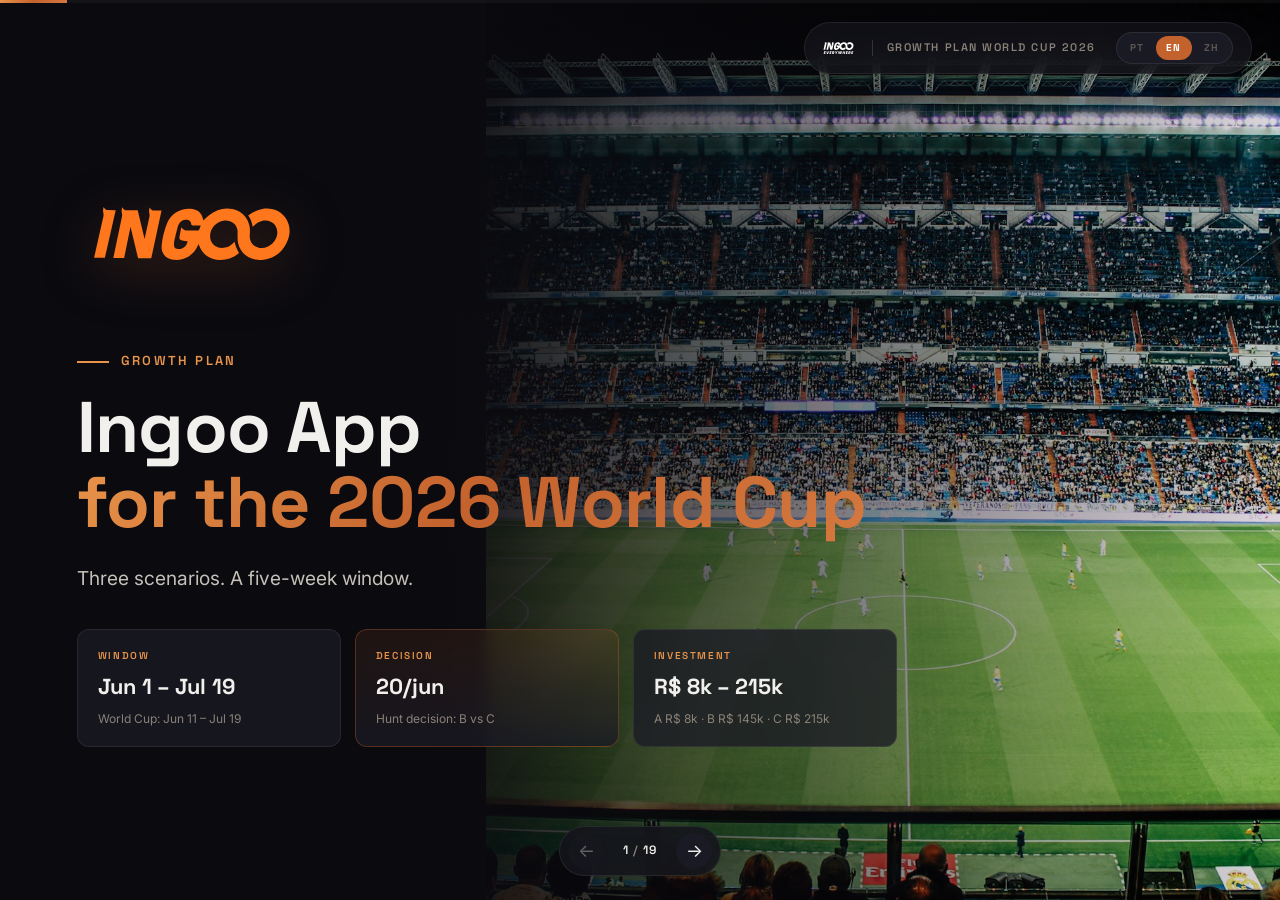
==== en/index.html @ 2652a02c "feat: simplifica jargao tecnico + i18n PT/EN/ZH + datas Hunt fim de junho == Linguagem simplificada " ====
<!DOCTYPE html>
<html lang="en">
<head>
  <meta charset="UTF-8">
  <meta name="viewport" content="width=device-width, initial-scale=1.0, maximum-scale=1.0, user-scalable=no">
  <title>INGOO — Growth Plan World Cup 2026</title>
  <meta name="description" content="Ingoo App Growth Plan — FIFA World Cup 2026. Three scenarios. A five-week window.">
  <meta name="theme-color" content="#0A0A0F">
  <meta property="og:title" content="INGOO — Growth Plan World Cup 2026">
  <meta property="og:description" content="Three scenarios. A five-week window.">
  <meta property="og:image" content="brand/logo-ingoo-vector.svg">

  <link rel="preconnect" href="https://fonts.googleapis.com">
  <link rel="preconnect" href="https://fonts.gstatic.com" crossorigin>
  <link href="https://fonts.googleapis.com/css2?family=Inter:wght@300;400;500;600;700;800;900&family=Space+Grotesk:wght@400;500;600;700&display=swap" rel="stylesheet">
  <link rel="stylesheet" href="../styles.css">
  <link rel="icon" type="image/svg+xml" href="../brand/logo-ingoo.svg">
</head>
<body>

  <!-- Header fixo de marca -->
  <header class="brand-header">
    <img src="../brand/logo-ingoo.svg" alt="INGOO" class="brand-header-logo">
    <div class="brand-divider"></div>
    <span class="brand-text">Growth Plan World Cup 2026</span>
    <div class="lang-switcher">
      <a href="../" class="lang-btn" data-lang="pt">PT</a>
      <a href="./" class="lang-btn active" data-lang="en">EN</a>
      <a href="../zh/" class="lang-btn" data-lang="zh">ZH</a>
    </div>
  </header>

  <!-- Navegacao -->
  <nav class="deck-nav">
    <button id="prevBtn" class="nav-btn" aria-label="Previous slide">&larr;</button>
    <div class="nav-counter"><span id="curSlide">1</span> / <span id="totSlide">19</span></div>
    <button id="nextBtn" class="nav-btn" aria-label="Proximo slide">&rarr;</button>
  </nav>

  <!-- Indicador de progresso -->
  <div class="progress-bar"><div id="progressFill" class="progress-fill"></div></div>

  <main class="deck">

    <!-- 1. CAPA -->
    <section class="slide slide-cover" data-bg="cover">
      <div class="cover-bg">
        <img src="../brand/football/estadio.jpg" alt="" class="cover-bg-img">
        <div class="cover-bg-overlay"></div>
      </div>
      <div class="cover-content">
        <div class="cover-logo-wrap">
          <img src="../brand/logo-ingoo-vector.svg" alt="INGOO EVERYWHERE" class="cover-logo">
        </div>
        <div class="eyebrow">Growth Plan</div>
        <h1 class="cover-title">
          Ingoo App<br>
          <span class="gradient-text">for the 2026 World Cup</span>
        </h1>
        <p class="cover-lead">Three scenarios. A five-week window.</p>
        <div class="cover-meta">
          <div class="meta-item">
            <span class="meta-label">Window</span>
            <span class="meta-value">Jun 1 – Jul 19</span>
            <span class="meta-sub">World Cup: Jun 11 – Jul 19</span>
          </div>
          <div class="meta-item meta-item-highlight">
            <span class="meta-label">Decision</span>
            <span class="meta-value">20/jun</span>
            <span class="meta-sub">Hunt decision: B vs C</span>
          </div>
          <div class="meta-item">
            <span class="meta-label">Investment</span>
            <span class="meta-value">R$ 8k – 215k</span>
            <span class="meta-sub">A R$ 8k · B R$ 145k · C R$ 215k</span>
          </div>
        </div>
      </div>
    </section>

    <!-- 2. CONTEXTO -->
    <section class="slide" data-bg="ctx">
      <div class="slide-bg">
        <img src="../brand/football/bar-tv-jogo.jpg" alt="" class="slide-bg-img bg-right">
        <div class="slide-bg-fade fade-from-left"></div>
      </div>
      <div class="slide-inner">
        <div class="slide-head">
          <span class="kicker">01 — Context</span>
          <h2>Why the World Cup <span class="gradient-text">changes everything</span></h2>
          <p class="sub">Five weeks of concentrated traffic exactly where Ingoo already operates.</p>
        </div>
        <div class="grid g-4">
          <div class="stat-card">
            <div class="stat-num">3-5×</div>
            <div class="stat-label">Bar traffic</div>
            <div class="stat-sub">baseline on Brazil match days</div>
          </div>
          <div class="stat-card">
            <div class="stat-num">2h30</div>
            <div class="stat-label">Average time at the bar</div>
            <div class="stat-sub">vs 1h on regular days</div>
          </div>
          <div class="stat-card">
            <div class="stat-num">100%</div>
            <div class="stat-label">Critical battery</div>
            <div class="stat-sub">filming, stories, group chats</div>
          </div>
          <div class="stat-card">
            <div class="stat-num"><svg width="32" height="32" viewBox="0 0 24 24" fill="none" stroke="currentColor" stroke-width="2"><path d="M4 12v8a2 2 0 0 0 2 2h12a2 2 0 0 0 2-2v-8M16 6l-4-4-4 4M12 2v13"/></svg></div>
            <div class="stat-label">Sharing</div>
            <div class="stat-sub">stories happen on their own</div>
          </div>
        </div>
        <div class="quote-card">
          <div class="quote-tag">CORE PREMISE</div>
          <p>Each variable amplifies City Hunt. But the growth base <strong>does not depend</strong> on Hunt shipping: on-screen QR, ASO, partnerships, paid, referral and ambassadors drive acquisition in any scenario.</p>
          <p class="highlight">The World Cup is the window. Hunt is the turbo.</p>
        </div>
      </div>
    </section>

    <!-- 3. TRES CENARIOS -->
    <section class="slide" data-bg="dark">
      <div class="slide-inner">
        <div class="slide-head">
          <span class="kicker">02 — Paths</span>
          <h2>Three scenarios. <span class="gradient-text">Progressive scaling.</span></h2>
          <p class="sub">Start lean. Scale when KPIs hit target. Hunt decision on Jun 20.</p>
        </div>
        <div class="grid g-3">
          <div class="scenario scenario-a">
            <div class="pill pill-lean">SCENARIO A</div>
            <h3>Lean mode</h3>
            <p class="scenario-sub">Lean — low-cost actions + bartering only</p>
            <ul class="scenario-list">
              <li><span>Engine</span><strong>Organic + referral + on-screen QR</strong></li>
              <li><span>Media</span><strong>R$ 5k remarketing + Google UAC (universal app campaigns)</strong></li>
              <li><span>Downloads</span><strong>25-40k in 90 days</strong></li>
              <li><span>Acquisition cost (CAC)</span><strong>~R$ 0,50</strong></li>
              <li><span>Investment</span><strong class="lean-value">R$ 8k</strong></li>
            </ul>
          </div>
          <div class="scenario scenario-b">
            <div class="pill pill-brand">SCENARIO B</div>
            <h3>Hunt at the World Cup</h3>
            <p class="scenario-sub">Viral bet — new-user engine</p>
            <ul class="scenario-list">
              <li><span>Engine</span><strong>Viral via Hunt + 'Rental complete' screen</strong></li>
              <li><span>Mechanics</span><strong>Match-Chest, Goal-Chest</strong></li>
              <li><span>Downloads</span><strong>150k+ in 90 days</strong></li>
              <li><span>Acquisition cost (CAC)</span><strong>~R$ 1,00</strong></li>
              <li><span>Investment</span><strong>R$ 145k</strong></li>
            </ul>
          </div>
          <div class="scenario scenario-c">
            <div class="pill pill-muted">SCENARIO C</div>
            <h3>Without Hunt</h3>
            <p class="scenario-sub">Plan B — strong paid media</p>
            <ul class="scenario-list">
              <li><span>Engine</span><strong>Paid media + referral + Wallet</strong></li>
              <li><span>Mechanics</span><strong>Match Coupon, Rent-on-Goal</strong></li>
              <li><span>Downloads</span><strong>80k in 90 days</strong></li>
              <li><span>Acquisition cost (CAC)</span><strong>~R$ 2,70</strong></li>
              <li><span>Investment</span><strong>R$ 215k</strong></li>
            </ul>
          </div>
        </div>
        <p class="footnote"><strong>A runs already</strong> — zero risk. <strong>B</strong> activates if Hunt ships by Jun 20. <strong>C</strong> only if Hunt slips and we compensate with paid.</p>
      </div>
    </section>

    <!-- 4. PIVOT -->
    <section class="slide" data-bg="dark">
      <div class="slide-bg">
        <img src="../brand/football/torcida-brasil.jpg" alt="" class="slide-bg-img bg-right">
        <div class="slide-bg-fade fade-from-left"></div>
      </div>
      <div class="slide-inner">
        <div class="slide-head">
          <span class="kicker">03 — Decision point</span>
          <h2>Late June. <span class="gradient-text">Three objective criteria (yes or no).</span></h2>
          <p class="sub">2 missed = automatic Scenario C, no debate.</p>
        </div>
        <div class="milestones">
          <div class="milestone">
            <div class="milestone-num">01</div>
            <div>
              <h4>Hunt server working end-to-end</h4>
              <p>Map, scan, opening, draw, coupon issued — in staging.</p>
            </div>
          </div>
          <div class="milestone">
            <div class="milestone-num">02</div>
            <div>
              <h4>App publicado em teste interno (TestFlight (teste interno Apple))</h4>
              <p>iOS and Android with full flow tested by the team.</p>
            </div>
          </div>
          <div class="milestone">
            <div class="milestone-num">03</div>
            <div>
              <h4>Merchant panel validating 1 chest</h4>
              <p>Waiter scans user QR and marks as used, in a real environment.</p>
            </div>
          </div>
        </div>
        <p class="footnote">Apostar num versão mínima mal feito durante a World Cup destrói mais valor do que entregar tarde.</p>
      </div>
    </section>

    <!-- 5. BASE COMUM 1/2 -->
    <section class="slide" data-bg="dark">
      <div class="slide-inner">
        <div class="slide-head">
          <span class="kicker">04 — Common base <span class="page-tag">1/2</span></span>
          <h2>Starts <span class="gradient-text">now.</span></h2>
          <p class="sub">Positive ROI regardless of Hunt. Runs in both scenarios.</p>
        </div>
        <div class="grid g-2">
          <div class="action-card">
            <div class="action-num">A1</div>
            <div>
              <h4>Dynamic QR on machines' screens</h4>
              <p>Display e-ink mostra QR + mensagem rotativa. Custo zero. Atualiza em real-time: dia de Brasil = "Cerveja grátis no app". Dia comum = outra oferta.</p>
            </div>
          </div>
          <div class="action-card">
            <div class="action-num">A2</div>
            <div>
              <h4>Power bank lock screen</h4>
              <p>Banner rotativo "Jogo do Brasil hoje — Ingoo no bar mais próximo".</p>
            </div>
          </div>
          <div class="action-card">
            <div class="action-num">A3</div>
            <div>
              <h4>Otimização nas lojas (ASO) + materiais visuais da World Cup</h4>
              <p>Título: "Ingoo — Power Bank pra World Cup". Screenshots: bar com TV. Vídeo de 15s pra stores.</p>
            </div>
          </div>
          <div class="action-card">
            <div class="action-num">A4</div>
            <div>
              <h4>Anchor partnerships</h4>
              <p>Brahma (cupom de chopp), TIM (dados patrocinados), GL Events (Fan Zones).</p>
            </div>
          </div>
        </div>
      </div>
    </section>

    <!-- 6. BASE COMUM 2/2 -->
    <section class="slide" data-bg="dark">
      <div class="slide-inner">
        <div class="slide-head">
          <span class="kicker">04 — Common base <span class="page-tag">2/2</span></span>
          <h2>Media, conteúdo, <span class="gradient-text">referral, operação.</span></h2>
        </div>
        <div class="grid g-3">
          <div class="action-card-sm">
            <h4>Paid media</h4>
            <p>Meta + Google Google UAC (campanhas universais de app) + TikTok com geo-targeting. Jun-Jul: <strong>R$ 90k (A)</strong> / R$ 150k (B).</p>
          </div>
          <div class="action-card-sm">
            <h4>15 local content creators</h4>
            <p>5 por cidade. Conteúdo nativo: bar, jogo, Ingoo, comemoração. <strong>R$ 30k</strong> total.</p>
          </div>
          <div class="action-card-sm">
            <h4>Refer and Earn 2×</h4>
            <p>Indique = aluguel grátis 60min. Indicado = 30min. <strong>Acquisition cost (CAC) marginal R$ 3-5.</strong></p>
          </div>
          <div class="action-card-sm">
            <h4>On-site ambassadors</h4>
            <p>10 bares-âncora × dias de Brasil × R$ 200. Converte na hora.</p>
          </div>
          <div class="action-card-sm">
            <h4>Fleet operations 2×</h4>
            <p>Reposição dobrada nos top 30 bares em dias de Brasil.</p>
          </div>
          <div class="action-card-sm">
            <h4>Organic content</h4>
            <p>@ingooapp: 1 post/dia Instagram + TikTok durante toda a World Cup.</p>
          </div>
        </div>
      </div>
    </section>

    <!-- 7. CENARIO A — LEAN / BOOTSTRAP -->
    <section class="slide" data-bg="dark">
      <div class="slide-inner">
        <div class="slide-head">
          <span class="kicker">05 — Scenario A</span>
          <h2>Enxuto mode: <span class="gradient-text">R$ 8k.</span></h2>
          <p class="sub">If budget is locked. Low-cost actions + bartering + free tools only.</p>
        </div>
        <div class="grid g-2 g-asym">
          <div class="scenario scenario-a">
            <div class="pill pill-lean">SCENARIO A — BOOTSTRAP</div>
            <p class="thesis">
              <strong>Thesis:</strong> grow with what we already have.<br><br>
              Sem mídia paga pesada. Sem criadores de conteúdo pagos. Sem embaixadores assalariados.<br><br>
              Tudo que custa caro vira <strong>permuta</strong>: cupom Ingoo em troca de exposição do creator, chopp do parceiro em troca de tráfego.<br><br>
              <em>Crescimento gradual, não explosivo.</em> Mas zero risco financeiro.
            </p>
          </div>
          <div class="lean-grid">
            <div class="lean-row">
              <span class="lean-cat">Paid media</span>
              <strong class="lean-val">R$ 5k</strong>
              <span class="lean-note">Remarketing no Meta de visitantes do site + Google UAC (campanhas universais de app) só de alta intenção de compra</span>
            </div>
            <div class="lean-row">
              <span class="lean-cat">Content creators</span>
              <strong class="lean-val">R$ 0</strong>
              <span class="lean-note">3-5 micro-influenciadores em permuta (cupom grátis + amigos)</span>
            </div>
            <div class="lean-row">
              <span class="lean-cat">Ambassadors</span>
              <strong class="lean-val">R$ 2k</strong>
              <span class="lean-note">Só 2 nos jogos do Brasil, R$ 200/dia × 5 jogos</span>
            </div>
            <div class="lean-row">
              <span class="lean-cat">On-screen QR</span>
              <strong class="lean-val">R$ 0</strong>
              <span class="lean-note">QR direto no display e-ink das máquinas — atualiza em real-time</span>
            </div>
            <div class="lean-row">
              <span class="lean-cat">Coupons / prizes</span>
              <strong class="lean-val">R$ 0</strong>
              <span class="lean-note">Tudo permuta: Brahma, OXXO, Abrasel, bares parceiros</span>
            </div>
            <div class="lean-row">
              <span class="lean-cat">Push / cerca virtual de localização</span>
              <strong class="lean-val">R$ 0</strong>
              <span class="lean-note">Firebase free tier (até 1MM notificações/mês)</span>
            </div>
            <div class="lean-row">
              <span class="lean-cat">Wallet+Coupon dev</span>
              <strong class="lean-val">absorbed</strong>
              <span class="lean-note">~5 dias dev F3X já alocado</span>
            </div>
            <div class="lean-row">
              <span class="lean-cat">Contingencies (10%)</span>
              <strong class="lean-val">R$ 1k</strong>
              <span class="lean-note">Minimum buffer</span>
            </div>
            <div class="lean-row lean-total">
              <span class="lean-cat">TOTAL</span>
              <strong class="lean-val lean-val-total">R$ 8k</strong>
              <span class="lean-note">vs R$ 145k (B) ou R$ 215k (C) — sem impressao</span>
            </div>
          </div>
        </div>
        <div class="lean-kpis">
          <div class="lean-kpi"><strong>25-40k</strong><span>new downloads (90d)</span></div>
          <div class="lean-kpi"><strong>110k</strong><span>Monthly Active Users (MAU) in 90 days</span></div>
          <div class="lean-kpi"><strong>15%</strong><span>Usuários ativos no dia (DAU) / Usuários ativos no mês (MAU)</span></div>
          <div class="lean-kpi"><strong>0,10</strong><span>Viral factor (K) (limitado)</span></div>
          <div class="lean-kpi"><strong>~R$ 0,50</strong><span>Blended acquisition cost (mostly organic)</span></div>
          <div class="lean-kpi"><strong>+2pp</strong><span>paid rentals</span></div>
        </div>
      </div>
    </section>

    <!-- 8. CENARIO B — HUNT -->
    <section class="slide" data-bg="dark">
      <div class="slide-bg">
        <img src="../brand/football/bola-rede.jpg" alt="" class="slide-bg-img bg-right">
        <div class="slide-bg-fade fade-from-left"></div>
      </div>
      <div class="slide-inner narrow">
        <div class="slide-head">
          <span class="kicker">06 — Scenario B</span>
          <h2>With Hunt: <span class="gradient-text">the viral engine.</span></h2>
          <p class="sub">Tela 'Aluguel concluído' vira primeiro contato de 60% dos novos usuários.</p>
        </div>
        <div class="grid g-2 g-asym">
          <div class="scenario scenario-b">
            <div class="pill pill-brand">THESIS</div>
            <p class="thesis">
              Hunt vira o <strong>motor principal</strong> de aquisição e viralização.<br><br>
              Convite "me ajude a abrir esse baú" — <strong>Viral factor (K) &gt; 0,5</strong>.<br><br>
              Notificação a cada gol = reabertura em tempo real. <strong>Usuários ativos no dia (DAU) 5× em dia de Brasil.</strong>
            </p>
          </div>
          <div class="mech-list">
            <div class="mech-list-title">EXCLUSIVE MECHANICS</div>
            <div class="mech"><strong>Match-Chest</strong><span>Unlocks 15min before kick-off, closes at half-time.</span></div>
            <div class="mech"><strong>Goal-Chest</strong><span>Cada gol = notificação em massa, baú válido 30min nos bares próximos.</span></div>
            <div class="mech"><strong>Prediction pool</strong><span>Antes do jogo, usuário escolhe placar. Acertou = sorteio.</span></div>
            <div class="mech"><strong>Bar Ranking</strong><span>Bares com mais baús abertos. Top 3 = troféu + post.</span></div>
            <div class="mech"><strong>Final Hunt</strong><span>19/jul: iPhone, Apple Watch, ingresso amistoso.</span></div>
          </div>
        </div>
      </div>
    </section>

    <!-- 9. CENARIO B — KPIs -->
    <section class="slide" data-bg="dark">
      <div class="slide-inner">
        <div class="slide-head">
          <span class="kicker">06 — Scenario B — KPIs</span>
          <h2>90-day target. <span class="gradient-text">R$ 145k.</span></h2>
        </div>
        <div class="grid g-3 kpi-grid">
          <div class="kpi kpi-b"><div class="kpi-num">150k+</div><div class="kpi-label">New downloads</div><div class="kpi-sub">vs ~30k/mês baseline</div></div>
          <div class="kpi kpi-b"><div class="kpi-num">300k</div><div class="kpi-label">Usuários ativos no mês (MAU)</div><div class="kpi-sub">vs ~80k hoje</div></div>
          <div class="kpi kpi-b"><div class="kpi-num">25%</div><div class="kpi-label">Usuários ativos no dia (DAU) / Usuários ativos no mês (MAU)</div><div class="kpi-sub">vs ~12% hoje</div></div>
          <div class="kpi kpi-b"><div class="kpi-num">0,5</div><div class="kpi-label">Viral factor (K)</div><div class="kpi-sub">vs ~0,05 baseline</div></div>
          <div class="kpi kpi-b"><div class="kpi-num">R$ 1,00</div><div class="kpi-label">Custo de aquisição médio</div><div class="kpi-sub">queda de 50%+</div></div>
          <div class="kpi kpi-b"><div class="kpi-num">+10pp</div><div class="kpi-label">Locação paga</div><div class="kpi-sub">% Usuários ativos no mês (MAU) que aluga</div></div>
        </div>
        <div class="invest-bar invest-b">
          <div class="invest-title">INVESTIMENTO A: R$ 145k</div>
          <div class="invest-detail">Paid media R$ 90k &nbsp;·&nbsp; Content creators R$ 30k &nbsp;·&nbsp; Ambassadors R$ 10k &nbsp;·&nbsp; Material físico R$ 15k<br><span class="dim">Brahma e marcas: R$ 0 cash (prêmios fornecidos). Dev: já alocado.</span></div>
        </div>
      </div>
    </section>

    <!-- 10. CENARIO C — SEM HUNT -->
    <section class="slide" data-bg="dark">
      <div class="slide-bg">
        <img src="../brand/vending-machine.png" alt="" class="slide-bg-img bg-right bg-machine">
      </div>
      <div class="slide-inner narrow">
        <div class="slide-head">
          <span class="kicker">07 — Scenario C</span>
          <h2>Without Hunt: <span class="gradient-text">classic acquisition.</span></h2>
          <p class="sub">App remains a rental tool. Growth via paid media, referral and simple Wallet.</p>
        </div>
        <div class="grid g-2 g-asym">
          <div class="scenario scenario-c">
            <div class="pill pill-muted">THESIS</div>
            <p class="thesis">
              Without Hunt, foco em transformar a World Cup em <strong>boost de aquisição clássico</strong>.<br><br>
              1. Convencer gente a baixar antes de precisar.<br><br>
              2. Maximizar referral entre amigos no mesmo bar.<br><br>
              3. Antecipar "Wallet de cupons" (~5 dias dev) como diferenciação.
            </p>
          </div>
          <div class="mech-list">
            <div class="mech-list-title">ALTERNATIVE MECHANICS</div>
            <div class="mech"><strong>Match Coupon</strong><span>Cada aluguel em dia de Brasil = cupom aleatório na Wallet.</span></div>
            <div class="mech"><strong>Rent-on-Goal</strong><span>Cada gol = aluguel grátis nos top 30 bares por 15min.</span></div>
            <div class="mech"><strong>Yesple prediction pool</strong><span>Acertou placar = cupom Ingoo.</span></div>
            <div class="mech"><strong>Bar of the Month</strong><span>Ranking de aluguéis. Top 3 = post + premiação.</span></div>
            <div class="mech"><strong>Boosted referral 2×</strong><span>Indique 2 amigos = 1 dia inteiro grátis.</span></div>
          </div>
        </div>
      </div>
    </section>

    <!-- 11. CENARIO C — KPIs -->
    <section class="slide" data-bg="dark">
      <div class="slide-inner">
        <div class="slide-head">
          <span class="kicker">07 — Scenario C — KPIs</span>
          <h2>90-day target. <span class="text-muted">R$ 215k.</span></h2>
        </div>
        <div class="grid g-3 kpi-grid">
          <div class="kpi kpi-c"><div class="kpi-num">80k</div><div class="kpi-label">New downloads</div><div class="kpi-sub">vs 25-40k no A · vs 150k no B</div></div>
          <div class="kpi kpi-c"><div class="kpi-num">150k</div><div class="kpi-label">Usuários ativos no mês (MAU)</div><div class="kpi-sub">vs 110k no A · vs 300k no B</div></div>
          <div class="kpi kpi-c"><div class="kpi-num">18%</div><div class="kpi-label">Usuários ativos no dia (DAU) / Usuários ativos no mês (MAU)</div><div class="kpi-sub">vs 15% no A · vs 25% no B</div></div>
          <div class="kpi kpi-c"><div class="kpi-num">0,15</div><div class="kpi-label">Viral factor (K)</div><div class="kpi-sub">vs 0,1 no A · vs 0,5 no B</div></div>
          <div class="kpi kpi-c"><div class="kpi-num">R$ 2,70</div><div class="kpi-label">Custo de aquisição médio</div><div class="kpi-sub">vs R$ 0,50 no A · vs R$ 1,00 no B</div></div>
          <div class="kpi kpi-c"><div class="kpi-num">+4pp</div><div class="kpi-label">Locação paga</div><div class="kpi-sub">vs +2pp no A · vs +10pp no B</div></div>
        </div>
        <div class="invest-bar invest-c">
          <div class="invest-title">INVESTIMENTO B: R$ 215k <small>(+R$ 70k vs B)</small></div>
          <div class="invest-detail">Paid media R$ 150k &nbsp;·&nbsp; Content creators R$ 30k &nbsp;·&nbsp; Ambassadors R$ 20k &nbsp;·&nbsp; Material R$ 15k<br><span class="dim">Wallet+Coupon dev: ~5 dias absorbed. Brahma e marcas: R$ 0 cash.</span></div>
        </div>
      </div>
    </section>

    <!-- 12. COMPARATIVO -->
    <section class="slide" data-bg="dark">
      <div class="slide-inner">
        <div class="slide-head">
          <span class="kicker">08 — Comparison</span>
          <h2>A entrega <span class="gradient-text">2× mais</span>, custando menos.</h2>
        </div>
        <div class="compare-wrap">
          <table class="compare compare-3">
            <thead>
              <tr><th>Variable</th><th class="th-lean">Scenario A · Enxuto</th><th class="th-a">Scenario B · Hunt</th><th class="th-b">Scenario C · Premium</th></tr>
            </thead>
            <tbody>
              <tr><td>Total investment</td><td class="td-lean">R$ 8k</td><td class="td-a">R$ 145k</td><td>R$ 215k</td></tr>
              <tr><td>Downloads novos (90d)</td><td class="td-lean">25-40k</td><td class="td-a">150k+</td><td>80k</td></tr>
              <tr><td>Usuários ativos no mês (MAU) (90d)</td><td class="td-lean">110k</td><td class="td-a">300k</td><td>150k</td></tr>
              <tr><td>Custo de aquisição médio</td><td class="td-lean">~R$ 0,50</td><td class="td-a">R$ 1,00</td><td>R$ 2,70</td></tr>
              <tr><td>Viral factor (K)</td><td class="td-lean">0,10</td><td class="td-a">0,50</td><td>0,15</td></tr>
              <tr><td>Financial risk</td><td class="td-lean">Zero</td><td class="td-a">Low</td><td>High</td></tr>
              <tr><td>Depends on Hunt shipping?</td><td class="td-lean">No</td><td class="td-a">Yes</td><td>No</td></tr>
              <tr><td>Post-Cup brand</td><td class="td-lean">Incremental</td><td class="td-a">City platform</td><td>Power bank with coupon</td></tr>
            </tbody>
          </table>
        </div>
        <p class="footnote"><strong>A roda sempre</strong>, com ou sem orçamento. <strong>B</strong> é onde se transforma. <strong>C</strong> só vale se Hunt atrasar e quiser compensar com paid pesado.</p>
      </div>
    </section>

    <!-- 13. RECOMENDACAO -->
    <section class="slide" data-bg="dark">
      <div class="slide-inner">
        <div class="slide-head">
          <span class="kicker">09 — Recommendation</span>
          <h2>Run A. <span class="gradient-text">Scale to B if Hunt ships.</span></h2>
          <p class="sub">C only if Hunt slips and budget is available to compensate with paid.</p>
        </div>
        <div class="recs">
          <div class="rec"><div class="rec-num">01</div><div><h4>Scenario A (R$ 8k) começa hoje — sem depender de nada</h4><p>On-screen QR das máquinas, ASO (otimização nas lojas de app), referral 2×, permuta Brahma, notificações via Firebase. Risco zero, ROI positivo independente.</p></div></div>
          <div class="rec"><div class="rec-num">02</div><div><h4>Decision point Hunt = 20/jun</h4><p>Se os 3 critérios do Hunt forem atendidos → liga Scenario B em cima do A. Se 2 ou mais falharem → decisão entre ficar em A ou subir pra C.</p></div></div>
          <div class="rec"><div class="rec-num">03</div><div><h4>Wallet+Coupon dev in parallel</h4><p>~5 dias dev F3X já alocado. Vira feature útil pós-World Cup em qualquer cenário.</p></div></div>
          <div class="rec"><div class="rec-num">04</div><div><h4>Comerciantes-âncora servem aos 3 cenários</h4><p>Negociar 30 bares now. On-screen QR das máquinas + permuta de prêmios. Nunca é desperdício.</p></div></div>
          <div class="rec"><div class="rec-num">05</div><div><h4>Mede semanalmente — pode escalar antes do ponto de decisão</h4><p>Se KPI do A bater meta cedo (custo de aquisição abaixo de R$ 0,50 + engajamento diário acima de 18%), libera orçamento pra mídia paga e antecipa parte de B.</p></div></div>
        </div>
      </div>
    </section>

    <!-- 14. CRONOGRAMA -->
    <section class="slide" data-bg="dark">
      <div class="slide-inner">
        <div class="slide-head">
          <span class="kicker">10 — Timeline</span>
          <h2>Tracks A and B <span class="gradient-text">in parallel</span> until the decision.</h2>
        </div>
        <div class="timeline">
          <div class="t-row"><div class="t-date">01-07/jun</div><div class="t-pill t-base">Base</div><div class="t-desc">On-screen QR das máquinas, ASO (otimização nas lojas de app), contato Brahma, recrutar criadores de conteúdo, Meta Ads, ativar referral 2×.</div></div>
          <div class="t-row"><div class="t-date">08-19/jun</div><div class="t-pill t-base">Base + Dev</div><div class="t-desc">Ambassadors, conteúdo daily. Dev Hunt + TestFlight (teste interno Apple). Wallet simples in parallel.</div></div>
          <div class="t-row t-pivot"><div class="t-date">20/jun</div><div class="t-pill t-red">PIVOT</div><div class="t-desc">Decision A vs B baseada em 3 milestones.</div></div>
          <div class="t-row"><div class="t-date">22-26/jun</div><div class="t-pill t-base">Soft launch</div><div class="t-desc">A: Hunt em 3 bares. B: Wallet em 10 bares.</div></div>
          <div class="t-row"><div class="t-date">27-30/jun</div><div class="t-pill t-base">Public launch</div><div class="t-desc">A: Hunt em 30 bares-âncora. B: Wallet em 30 bares.</div></div>
          <div class="t-row"><div class="t-date">29/jun-19/jul</div><div class="t-pill t-base">World Cup</div><div class="t-desc">A: Match-Chest, Final Hunt. B: Match Coupon, Rent-on-Goal.</div></div>
          <div class="t-row"><div class="t-date">20/jul-31/ago</div><div class="t-pill t-base">Post-Cup</div><div class="t-desc">Retenção. Hunt vira recorrência semanal (A) ou entra em prod (B).</div></div>
        </div>
      </div>
    </section>

    <!-- 15. OWNERS -->
    <section class="slide" data-bg="dark">
      <div class="slide-inner">
        <div class="slide-head">
          <span class="kicker">11 — Owners</span>
          <h2>Each area <span class="gradient-text">has an owner.</span></h2>
          <p class="sub">No owner, no execution.</p>
        </div>
        <div class="grid g-2 owners-grid">
          <div class="owner-card owner-card-key"><span>A VS B DECISION</span><strong>Diogo Archanjo</strong><small>CEO</small></div>
          <div class="owner-card"><span>BAR OPS + AMBASSADORS</span><strong>Ana Carolina</strong><small>General Manager</small></div>
          <div class="owner-card"><span>HUNT + WALLET DEV</span><strong>F3X dev team</strong></div>
          <div class="owner-card"><span>PARTNERSHIPS (BRAHMA, TIM, GL)</span><strong>Diogo + Ana</strong></div>
          <div class="owner-card"><span>PAID MEDIA</span><strong>F3X marketing</strong></div>
          <div class="owner-card"><span>CONTEÚDO + CREATORS</span><strong>F3X marketing</strong></div>
          <div class="owner-card"><span>FINANCE (R$ 145-215K)</span><strong>Rafaela Neris</strong></div>
          <div class="owner-card"><span>WORLD CUP OPS DASHBOARD</span><strong>F3X dev</strong></div>
        </div>
      </div>
    </section>

    <!-- 16. RISCOS -->
    <section class="slide" data-bg="dark">
      <div class="slide-inner">
        <div class="slide-head">
          <span class="kicker">12 — Riscos</span>
          <h2>Each one with <span class="gradient-text">defined mitigation.</span></h2>
        </div>
        <div class="risks">
          <div class="risk"><div class="risk-dot"></div><div><h4>Brazil knocked out in group stage</h4><p><em>Mitigation:</em> plano focado em outros times grandes. Bar continua cheio.</p></div></div>
          <div class="risk"><div class="risk-dot"></div><div><h4>Machine overload on Brazil match days</h4><p><em>Mitigation:</em> operação dobrada + monitoramento real-time. Redistribuição em 30min.</p></div></div>
          <div class="risk"><div class="risk-dot"></div><div><h4>Public crisis from a Hunt bug (A)</h4><p><em>Mitigation:</em> painel de botão de emergência para desativar baú remotamente.</p></div></div>
          <div class="risk"><div class="risk-dot"></div><div><h4>Brahma deal falls through</h4><p><em>Mitigation:</em> TIM, Vivo, Praya, Heineken. Diversificar contato.</p></div></div>
          <div class="risk"><div class="risk-dot"></div><div><h4>App Store delay (A)</h4><p><em>Mitigation:</em> PWA fallback ou liberar Android no D1, iOS no D3-5.</p></div></div>
        </div>
      </div>
    </section>

    <!-- 17. PROXIMAS 72H -->
    <section class="slide" data-bg="dark">
      <div class="slide-inner">
        <div class="slide-head">
          <span class="kicker">13 — 72h Actions</span>
          <h2>Without these, <span class="gradient-text">the timeline doesn't fit.</span></h2>
        </div>
        <div class="actions">
          <div class="action"><span class="check"></span><div class="action-who">DIOGO</div><div class="action-what">Contato direto com Brahma marketing</div></div>
          <div class="action"><span class="check"></span><div class="action-who">ANA</div><div class="action-what">Lista dos 30 bares-âncora RJ com On-screen QR das máquinas ativado</div></div>
          <div class="action"><span class="check"></span><div class="action-who">DEV</div><div class="action-what">Reunião para cravar escopo dual (Hunt + Wallet fallback)</div></div>
          <div class="action"><span class="check"></span><div class="action-who">F3X MKT</div><div class="action-what">Brief Meta Ads + Google Google UAC (campanhas universais de app) + TikTok pré-World Cup</div></div>
          <div class="action"><span class="check"></span><div class="action-who">F3X MKT</div><div class="action-what">Shortlist 15 criadores de conteúdo (RJ/SP/BH) + abordagem</div></div>
          <div class="action"><span class="check"></span><div class="action-who">F3X MKT</div><div class="action-what">Configurar Dynamic QR on machines' screens (template + rotação)</div></div>
          <div class="action"><span class="check"></span><div class="action-who">RAFAELA</div><div class="action-what">Aprovar reserva orçamentária de R$ 145-215k</div></div>
        </div>
      </div>
    </section>

    <!-- 18. EVENTOS DE JUNHO -->
    <section class="slide" data-bg="dark">
      <div class="slide-bg">
        <img src="../brand/football/estadio-noite.jpg" alt="" class="slide-bg-img bg-right">
        <div class="slide-bg-fade fade-from-left"></div>
      </div>
      <div class="slide-inner">
        <div class="slide-head">
          <span class="kicker">14 — Live in June</span>
          <h2>2 eventos, <span class="gradient-text">milhares de pessoas.</span></h2>
          <p class="sub">Como converter visitante do site em <strong>download do app</strong> — sem perder ninguém.</p>
        </div>

        <div class="events-grid">
          <div class="event-card event-card-a">
            <div class="ev-tag">EVENT 1</div>
            <h3>Village Superbet</h3>
            <div class="ev-meta">
              <span><strong>Venue:</strong> Jockey Club Rio</span>
              <span><strong>Audience:</strong> apostas, lifestyle, jovem-adulto AB</span>
            </div>
          </div>
          <div class="event-card event-card-a">
            <div class="ev-tag">EVENT 2</div>
            <h3>Caminho Niemeyer</h3>
            <div class="ev-meta">
              <span><strong>Venue:</strong> Niterói</span>
              <span><strong>Audience:</strong> cultura, família, gastronomia</span>
            </div>
          </div>
        </div>

        <div class="tactics-grid">
          <div class="tactic">
            <span class="t-num">01</span>
            <span class="t-title">QR direto pro app — sem fallback web</span>
            <span class="t-desc">Display e-ink das máquinas no evento + totem no estande. Link direto pro app via Branch.io ou Adjust (rastreamento de links). Quem não tem app vai direto pra store.</span>
          </div>
          <div class="tactic">
            <span class="t-num">02</span>
            <span class="t-title">Wi-Fi grátis "Ingoo App"</span>
            <span class="t-desc">Liberação só após download confirmado. SSID com nome explícito. Tela de login do Wi-Fi valida via link direto pro app.</span>
          </div>
          <div class="tactic">
            <span class="t-num">03</span>
            <span class="t-title">Cupom exclusivo no app</span>
            <span class="t-desc">"Brinde Village Superbet" / "Selo Niemeyer" só aparece na Wallet do app — site não mostra.</span>
          </div>
          <div class="tactic">
            <span class="t-num">04</span>
            <span class="t-title">Hostess paga 1 chopp na hora</span>
            <span class="t-desc">Equipe física no estande: você baixa o app na frente dela, ela autoriza brinde com QR de validação.</span>
          </div>
          <div class="tactic">
            <span class="t-num">05</span>
            <span class="t-title">Sorteio físico só com app</span>
            <span class="t-desc">Premio aspiracional (iPhone, Apple Watch, vale Superbet R$ 500). Entrada requer perfil completo no app + 1 aluguel.</span>
          </div>
          <div class="tactic">
            <span class="t-num">06</span>
            <span class="t-title">Notificação por localização</span>
            <span class="t-desc">Quem já tem app instalado e entra no Jockey/Niemeyer recebe push: "Bem-vindo. Há um cupom esperando." Reabertura imediata.</span>
          </div>
          <div class="tactic">
            <span class="t-num">07</span>
            <span class="t-title">Banner inteligente no site</span>
            <span class="t-desc">Site mobile detecta geolocalização do evento e troca CTA "Alugar" por "Baixe o app — cupom exclusivo dentro".</span>
          </div>
          <div class="tactic">
            <span class="t-num">08</span>
            <span class="t-title">Selos de evento</span>
            <span class="t-desc">App ganha selo "Village Superbet 2026" + "Niemeyer 2026". 2 selos = prêmio. Vira coleção sazonal (World Cup, Carnaval...).</span>
          </div>
          <div class="tactic">
            <span class="t-num">09</span>
            <span class="t-title">Influenciadores do evento</span>
            <span class="t-desc">Content creators presentes postam stories com QR direto do app. Cada story = link rastreado por UTM + Branch.</span>
          </div>
        </div>
      </div>
    </section>

    <!-- 19. FECHAMENTO -->
    <section class="slide slide-closing">
      <div class="closing-bg">
        <img src="../brand/football/estadio.jpg" alt="" class="closing-bg-img">
        <div class="closing-bg-overlay"></div>
      </div>
      <div class="closing-content">
        <img src="../brand/logo-ingoo-vector.svg" alt="INGOO EVERYWHERE" class="closing-logo">
        <h1 class="closing-h1">
          The World Cup is the window.<br>
          <span class="gradient-text">Hunt is the turbo.</span>
        </h1>
        <p class="closing-sub">Execution is what separates A from B.</p>
        <div class="closing-cta">
          <div class="cta-label">NEXT STEP</div>
          <div class="cta-line">Diogo + Ana + Rafaela + dev alignment this week.</div>
          <div class="cta-line cta-highlight">Decision entre A e B em 20/jun.</div>
        </div>
      </div>
    </section>

  </main>

  <script>
    (function() {
      const slides = document.querySelectorAll('.slide');
      const total = slides.length;
      const totEl = document.getElementById('totSlide');
      const curEl = document.getElementById('curSlide');
      const fillEl = document.getElementById('progressFill');
      const prevBtn = document.getElementById('prevBtn');
      const nextBtn = document.getElementById('nextBtn');
      const deck = document.querySelector('.deck');
      let current = 0;

      totEl.textContent = total;
      // ajusta total no botao mesmo se HTML inicial estava com 17
      document.getElementById('totSlide').textContent = total;

      function goTo(idx) {
        idx = Math.max(0, Math.min(total - 1, idx));
        current = idx;
        slides[idx].scrollIntoView({ behavior: 'smooth', block: 'start' });
        update();
      }
      function update() {
        curEl.textContent = (current + 1);
        fillEl.style.width = (((current + 1) / total) * 100) + '%';
        prevBtn.disabled = (current === 0);
        nextBtn.disabled = (current === total - 1);
        // hash sync
        const hash = '#/' + (current + 1);
        if (location.hash !== hash) history.replaceState(null, '', hash);
      }

      prevBtn.addEventListener('click', () => goTo(current - 1));
      nextBtn.addEventListener('click', () => goTo(current + 1));

      // keyboard
      window.addEventListener('keydown', (e) => {
        if (e.key === 'ArrowRight' || e.key === 'PageDown' || e.key === ' ') { e.preventDefault(); goTo(current + 1); }
        else if (e.key === 'ArrowLeft' || e.key === 'PageUp') { e.preventDefault(); goTo(current - 1); }
        else if (e.key === 'Home') { goTo(0); }
        else if (e.key === 'End') { goTo(total - 1); }
        else if (e.key === 'f' || e.key === 'F') {
          if (!document.fullscreenElement) document.documentElement.requestFullscreen();
          else document.exitFullscreen();
        }
      });

      // observe which slide is in view (scroll)
      const io = new IntersectionObserver((entries) => {
        entries.forEach(e => {
          if (e.isIntersecting && e.intersectionRatio > 0.5) {
            const idx = Array.from(slides).indexOf(e.target);
            if (idx !== current) { current = idx; update(); }
          }
        });
      }, { threshold: [0.5, 0.6, 0.7] });
      slides.forEach(s => io.observe(s));

      // hash initial
      const m = location.hash.match(/^#\/(\d+)$/);
      if (m) goTo(parseInt(m[1], 10) - 1);
      else update();
    })();
  </script>
</body>
</html>
---- styles.css ----
/* ============================================
   INGOO — Plano de Crescimento Copa 2026
   Layout custom (sem reveal.js). Identidade visual
   replicada do ingoo-site (institucional oficial).
   ============================================ */

:root {
  --primary:        #C4622D;
  --primary-light:  #E8944A;
  --primary-dark:   #A04E20;
  --primary-glow:   rgba(196, 98, 45, 0.3);
  --primary-soft:   rgba(196, 98, 45, 0.15);
  --accent:         #FFC857;

  --bg-dark:        #0A0A0F;
  --bg-section:     #111118;
  --bg-card:        #1A1A24;
  --bg-card-2:      #14141C;
  --bg-card-hover:  #222230;
  --bg-elevated:    #1F1F2A;

  --text:           #F2F0EC;
  --text-soft:      #C5C0B8;
  --text-muted:     #8A8278;
  --text-dim:       #5C5650;
  --white:          #FFFFFF;

  --border:         rgba(255, 255, 255, 0.08);
  --border-strong:  rgba(255, 255, 255, 0.14);
  --border-brand:   rgba(196, 98, 45, 0.35);

  --gradient-brand: linear-gradient(135deg, #E8944A, #C4622D, #D4793F);
  --gradient-text:  linear-gradient(135deg, #E8944A, #C4622D, #D4793F);

  --red:            #E5594C;

  --radius-sm: 8px;
  --radius:    12px;
  --radius-lg: 20px;
  --radius-xl: 28px;
  --radius-pill: 999px;

  --shadow-card: 0 4px 24px rgba(0, 0, 0, 0.3);
  --shadow-lg:   0 8px 48px rgba(0, 0, 0, 0.4);
  --shadow-brand: 0 12px 40px rgba(196, 98, 45, 0.25);

  --transition: 0.3s cubic-bezier(0.4, 0, 0.2, 1);

  --font:         'Inter', -apple-system, BlinkMacSystemFont, 'Segoe UI', sans-serif;
  --font-display: 'Space Grotesk', var(--font);
}

*, *::before, *::after { box-sizing: border-box; margin: 0; padding: 0; }

html, body {
  width: 100%;
  height: 100%;
  background: var(--bg-dark);
  color: var(--text);
  font-family: var(--font);
  font-weight: 400;
  line-height: 1.6;
  -webkit-font-smoothing: antialiased;
  -moz-osx-font-smoothing: grayscale;
  overflow-x: hidden;
}

img { max-width: 100%; display: block; }
a { color: inherit; text-decoration: none; }
ul, ol { list-style: none; }
button { font: inherit; cursor: pointer; border: 0; background: transparent; color: inherit; }

/* ============================================
   BRAND HEADER (fixo top-right)
   ============================================ */
.brand-header {
  position: fixed;
  top: 22px;
  right: 28px;
  z-index: 50;
  display: flex;
  align-items: center;
  gap: 14px;
  background: rgba(20, 20, 28, 0.7);
  backdrop-filter: blur(14px);
  -webkit-backdrop-filter: blur(14px);
  border: 1px solid var(--border);
  border-radius: var(--radius-pill);
  padding: 9px 18px 9px 14px;
  pointer-events: none;
}
.brand-header-logo {
  height: 22px;
  width: auto;
}
.brand-divider {
  width: 1px;
  height: 16px;
  background: var(--border-strong);
}
.brand-text {
  font-family: var(--font-display);
  font-weight: 600;
  font-size: 11px;
  letter-spacing: 0.14em;
  color: var(--text-muted);
  text-transform: uppercase;
}

/* ============================================
   LANG SWITCHER (no brand-header)
   ============================================ */
.lang-switcher {
  display: flex;
  gap: 2px;
  background: var(--bg-card);
  border: 1px solid var(--border);
  border-radius: var(--radius-pill);
  padding: 3px;
  margin-left: 6px;
  pointer-events: auto;
}
.lang-switcher .lang-btn {
  padding: 4px 10px;
  font-family: var(--font-display);
  font-size: 10px;
  font-weight: 700;
  letter-spacing: 0.12em;
  color: var(--text-dim);
  background: transparent;
  border: 0;
  border-radius: var(--radius-pill);
  text-decoration: none;
  transition: var(--transition);
  cursor: pointer;
}
.lang-switcher .lang-btn:hover { color: var(--text); }
.lang-switcher .lang-btn.active {
  background: var(--primary);
  color: var(--white);
}

/* permite cliques no header onde antes era pointer-events: none */
.brand-header { pointer-events: auto; }

/* ============================================
   NAVIGATION (bottom-center)
   ============================================ */
.deck-nav {
  position: fixed;
  bottom: 24px;
  left: 50%;
  transform: translateX(-50%);
  z-index: 50;
  display: flex;
  align-items: center;
  gap: 6px;
  background: rgba(20, 20, 28, 0.85);
  backdrop-filter: blur(14px);
  -webkit-backdrop-filter: blur(14px);
  border: 1px solid var(--border);
  border-radius: var(--radius-pill);
  padding: 6px 8px;
}
.nav-btn {
  width: 36px;
  height: 36px;
  border-radius: 50%;
  background: var(--bg-card);
  color: var(--text);
  font-size: 18px;
  display: flex;
  align-items: center;
  justify-content: center;
  transition: var(--transition);
}
.nav-btn:hover:not(:disabled) {
  background: var(--primary);
  color: var(--white);
}
.nav-btn:disabled {
  opacity: 0.35;
  cursor: not-allowed;
}
.nav-counter {
  font-family: var(--font-display);
  font-weight: 600;
  font-size: 12px;
  color: var(--text-muted);
  letter-spacing: 0.08em;
  padding: 0 12px;
  min-width: 60px;
  text-align: center;
}
.nav-counter span { color: var(--text); }

.progress-bar {
  position: fixed;
  top: 0; left: 0;
  width: 100%;
  height: 3px;
  background: rgba(255, 255, 255, 0.04);
  z-index: 60;
}
.progress-fill {
  height: 100%;
  background: var(--gradient-brand);
  width: 0;
  transition: width 0.5s cubic-bezier(0.4, 0, 0.2, 1);
}

/* ============================================
   DECK / SLIDES (scroll-snap)
   ============================================ */
.deck {
  height: 100vh;
  overflow-y: scroll;
  scroll-snap-type: y mandatory;
  scroll-behavior: smooth;
}
.deck::-webkit-scrollbar { display: none; }
.deck { -ms-overflow-style: none; scrollbar-width: none; }

.slide {
  position: relative;
  height: 100vh;
  width: 100%;
  scroll-snap-align: start;
  scroll-snap-stop: always;
  overflow: hidden;
  display: flex;
  flex-direction: column;
  background: var(--bg-dark);
}

.slide-inner {
  position: relative;
  z-index: 2;
  flex: 1;
  display: flex;
  flex-direction: column;
  padding: clamp(40px, 6vh, 80px) clamp(48px, 6vw, 96px);
  max-width: 1600px;
  width: 100%;
  margin: 0 auto;
  overflow: hidden;
}
.slide-inner.narrow {
  max-width: 1400px;
}

/* Slide background image with overlay */
.slide-bg {
  position: absolute;
  inset: 0;
  z-index: 1;
  overflow: hidden;
}
.slide-bg-img {
  position: absolute;
  width: 100%;
  height: 100%;
  object-fit: cover;
  opacity: 0.18;
}
.slide-bg-img.bg-right {
  width: 58%;
  right: 0; left: auto;
  opacity: 0.85;
  object-position: center;
}
.slide-bg-img.bg-app {
  width: 32%;
  right: 4%;
  top: 50%;
  transform: translateY(-50%);
  height: auto;
  max-height: 86%;
  opacity: 1;
  object-fit: contain;
  filter: drop-shadow(0 30px 60px rgba(0,0,0,0.55));
}
.slide-bg-img.bg-machine {
  width: 26%;
  right: 6%;
  top: 50%;
  transform: translateY(-50%);
  height: auto;
  max-height: 80%;
  opacity: 1;
  object-fit: contain;
  filter: drop-shadow(0 30px 60px rgba(0,0,0,0.55));
}
.slide-bg-fade.fade-from-left {
  position: absolute;
  inset: 0;
  background:
    linear-gradient(90deg, var(--bg-dark) 28%, rgba(10,10,15,0.6) 50%, rgba(10,10,15,0.08) 100%),
    radial-gradient(800px 600px at 100% 50%, rgba(196,98,45,0.12) 0%, transparent 70%);
}

/* radial ambient gradient on every slide */
.slide::before {
  content: '';
  position: absolute;
  inset: 0;
  z-index: 0;
  background:
    radial-gradient(900px 600px at 88% -8%, rgba(196, 98, 45, 0.14) 0%, transparent 60%),
    radial-gradient(700px 500px at -8% 110%, rgba(255, 200, 87, 0.06) 0%, transparent 60%);
  pointer-events: none;
}

/* ============================================
   TIPOGRAFIA
   ============================================ */
h1, h2, h3, h4 {
  font-family: var(--font-display);
  font-weight: 700;
  letter-spacing: -0.01em;
  color: var(--text);
  line-height: 1.1;
}
h1 { font-size: clamp(40px, 5vw, 72px); }
h2 { font-size: clamp(28px, 3.4vw, 52px); line-height: 1.12; }
h3 { font-size: clamp(20px, 1.9vw, 30px); }
h4 { font-size: clamp(15px, 1.2vw, 19px); font-weight: 600; }

p { font-size: clamp(14px, 1.05vw, 17px); color: var(--text); }

.gradient-text {
  background: var(--gradient-text);
  -webkit-background-clip: text;
  background-clip: text;
  -webkit-text-fill-color: transparent;
  color: transparent;
}

.text-muted { color: var(--text-muted); }

strong { font-weight: 600; }
em { color: var(--primary-light); font-style: normal; font-weight: 600; }

/* ============================================
   SLIDE HEAD
   ============================================ */
.slide-head {
  margin-bottom: clamp(24px, 3vh, 40px);
}
.kicker {
  display: inline-flex;
  align-items: center;
  gap: 12px;
  font-family: var(--font-display);
  font-size: 12px;
  font-weight: 600;
  letter-spacing: 0.18em;
  color: var(--primary-light);
  text-transform: uppercase;
  margin-bottom: 14px;
}
.kicker::before {
  content: '';
  width: 28px;
  height: 2px;
  background: var(--primary-light);
}
.slide-head h2 {
  margin-bottom: 8px;
  max-width: 1100px;
}
.slide-head .sub {
  font-size: clamp(15px, 1.2vw, 19px);
  color: var(--text-soft);
  max-width: 900px;
}
.page-tag {
  display: inline-block;
  font-family: var(--font);
  font-size: 11px;
  font-weight: 600;
  color: var(--primary-light);
  background: var(--primary-soft);
  border: 1px solid var(--border-brand);
  padding: 2px 9px;
  border-radius: var(--radius-pill);
  margin-left: 6px;
  letter-spacing: 0.05em;
  vertical-align: middle;
}

/* ============================================
   COVER (slide 1)
   ============================================ */
.slide-cover {
  background: var(--bg-dark);
}
.cover-bg {
  position: absolute;
  inset: 0;
  z-index: 1;
}
.cover-bg-img {
  width: 62%;
  height: 100%;
  object-fit: cover;
  object-position: center;
  margin-left: 38%;
  opacity: 0.92;
}
.cover-bg-overlay {
  position: absolute;
  inset: 0;
  background:
    linear-gradient(90deg, var(--bg-dark) 32%, rgba(10,10,15,0.65) 52%, rgba(10,10,15,0.05) 100%),
    radial-gradient(900px 700px at 16% 55%, rgba(196, 98, 45, 0.2) 0%, transparent 60%);
}
.cover-content {
  position: relative;
  z-index: 2;
  flex: 1;
  display: flex;
  flex-direction: column;
  justify-content: center;
  padding: clamp(40px, 6vh, 80px) clamp(48px, 6vw, 96px);
  max-width: 1100px;
}
.cover-logo-wrap {
  margin-bottom: clamp(24px, 4vh, 48px);
}
.cover-logo {
  width: clamp(160px, 18vw, 240px);
  height: auto;
  filter: drop-shadow(0 12px 28px rgba(196, 98, 45, 0.3));
}
.eyebrow {
  display: inline-flex;
  align-items: center;
  gap: 12px;
  font-family: var(--font-display);
  font-size: 13px;
  font-weight: 600;
  letter-spacing: 0.18em;
  color: var(--primary-light);
  text-transform: uppercase;
  margin-bottom: 18px;
}
.eyebrow::before {
  content: '';
  width: 32px;
  height: 2px;
  background: var(--primary-light);
}
.cover-title {
  font-size: clamp(40px, 5.6vw, 84px);
  line-height: 1.05;
  margin-bottom: 22px;
}
.cover-lead {
  font-size: clamp(17px, 1.5vw, 22px);
  color: var(--text-soft);
  margin-bottom: clamp(28px, 4vh, 48px);
  max-width: 640px;
}
.cover-meta {
  display: grid;
  grid-template-columns: repeat(3, 1fr);
  gap: 14px;
  max-width: 820px;
}
.meta-item {
  background: rgba(26, 26, 36, 0.78);
  border: 1px solid var(--border);
  backdrop-filter: blur(8px);
  border-radius: var(--radius);
  padding: 18px 20px;
  display: flex;
  flex-direction: column;
  gap: 4px;
}
.meta-item-highlight {
  border-color: var(--border-brand);
  background: linear-gradient(180deg, rgba(196,98,45,0.12) 0%, rgba(26,26,36,0.78) 100%);
}
.meta-label {
  font-family: var(--font-display);
  font-size: 10px;
  letter-spacing: 0.16em;
  color: var(--primary-light);
  text-transform: uppercase;
  font-weight: 600;
}
.meta-value {
  font-family: var(--font-display);
  font-size: clamp(18px, 1.7vw, 24px);
  font-weight: 700;
  color: var(--text);
  margin-top: 2px;
}
.meta-sub {
  font-size: 12px;
  color: var(--text-muted);
}

/* ============================================
   GRIDS
   ============================================ */
.grid {
  display: grid;
  gap: 16px;
  width: 100%;
}
.g-2 { grid-template-columns: repeat(2, 1fr); }
.g-3 { grid-template-columns: repeat(3, 1fr); }
.g-4 { grid-template-columns: repeat(4, 1fr); }
.g-asym { grid-template-columns: 1fr 1.15fr; }

/* ============================================
   STAT CARDS (Contexto)
   ============================================ */
.stat-card {
  background: var(--bg-card);
  border: 1px solid var(--border);
  border-radius: var(--radius);
  padding: clamp(20px, 2.2vh, 28px);
  display: flex;
  flex-direction: column;
  justify-content: space-between;
  min-height: 0;
  transition: var(--transition);
}
.stat-card:hover { border-color: var(--border-brand); transform: translateY(-2px); }
.stat-num {
  font-family: var(--font-display);
  font-size: clamp(32px, 3.4vw, 52px);
  font-weight: 700;
  color: var(--primary-light);
  line-height: 1;
  margin-bottom: 14px;
}
.stat-num svg {
  width: clamp(28px, 2.8vw, 40px);
  height: auto;
  color: var(--primary-light);
}
.stat-label {
  font-size: clamp(13px, 1.05vw, 16px);
  font-weight: 600;
  color: var(--text);
  margin-bottom: 4px;
}
.stat-sub {
  font-size: clamp(11px, 0.85vw, 13px);
  color: var(--text-muted);
}

/* ============================================
   QUOTE CARD (Premissa)
   ============================================ */
.quote-card {
  margin-top: 18px;
  background: linear-gradient(135deg, rgba(31,31,42,0.95) 0%, rgba(20,20,28,0.95) 100%);
  border: 1px solid var(--border);
  border-left: 4px solid var(--primary);
  border-radius: var(--radius);
  padding: clamp(20px, 2.5vh, 32px);
}
.quote-tag {
  font-family: var(--font-display);
  font-size: 11px;
  letter-spacing: 0.16em;
  color: var(--primary-light);
  font-weight: 600;
  margin-bottom: 12px;
}
.quote-card p {
  font-size: clamp(14px, 1.1vw, 17px);
  color: var(--text-soft);
  margin-bottom: 6px;
}
.quote-card p.highlight {
  margin-top: 12px;
  font-size: clamp(16px, 1.3vw, 20px);
  font-family: var(--font-display);
  color: var(--accent);
  font-weight: 600;
}

/* ============================================
   PILLS
   ============================================ */
.pill {
  display: inline-block;
  padding: 6px 14px;
  border-radius: var(--radius-pill);
  font-size: 11px;
  font-weight: 700;
  letter-spacing: 0.12em;
  text-transform: uppercase;
  margin-bottom: 14px;
}
.pill-brand { background: var(--gradient-brand); color: var(--white); }
.pill-muted { background: var(--bg-elevated); color: var(--text-muted); border: 1px solid var(--border-strong); }
.pill-lean  { background: rgba(255, 200, 87, 0.15); color: var(--accent); border: 1px solid rgba(255, 200, 87, 0.4); }

/* ============================================
   SCENARIO CARDS
   ============================================ */
.scenario {
  background: var(--bg-card);
  border: 1px solid var(--border);
  border-radius: var(--radius);
  padding: clamp(24px, 3vh, 36px);
  display: flex;
  flex-direction: column;
  min-height: 0;
}
.scenario-a {
  border-color: rgba(255, 200, 87, 0.4);
  background: linear-gradient(160deg, rgba(255,200,87,0.06) 0%, var(--bg-card) 60%);
}
.scenario-b {
  border-color: var(--border-brand);
  box-shadow: var(--shadow-brand);
  background: linear-gradient(160deg, rgba(196,98,45,0.06) 0%, var(--bg-card) 60%);
}
.scenario-c {
  border-color: var(--border-strong);
}
.scenario-a .scenario-list li span { color: var(--accent); }
.lean-value { color: var(--accent); font-weight: 700; }
.scenario h3 {
  font-size: clamp(20px, 2vw, 30px);
  margin-bottom: 4px;
}
.scenario-sub {
  font-size: clamp(12px, 1vw, 14px);
  color: var(--text-muted);
  margin-bottom: 18px;
}
.scenario-list {
  display: flex;
  flex-direction: column;
  gap: 0;
}
.scenario-list li {
  display: grid;
  grid-template-columns: 110px 1fr;
  gap: 14px;
  padding: 9px 0;
  border-bottom: 1px dashed var(--border);
  font-size: clamp(12px, 1vw, 14px);
}
.scenario-list li:last-child { border-bottom: 0; }
.scenario-list li span {
  font-family: var(--font-display);
  font-size: 10px;
  letter-spacing: 0.14em;
  color: var(--primary-light);
  text-transform: uppercase;
  font-weight: 600;
}
.scenario-b .scenario-list li span { color: var(--text-muted); }
.scenario-list li strong { color: var(--text); font-weight: 600; }
.thesis {
  font-size: clamp(13px, 1.05vw, 16px);
  color: var(--text-soft);
  line-height: 1.6;
}
.thesis strong { color: var(--text); }

/* ============================================
   MECH LIST
   ============================================ */
.mech-list {
  background: var(--bg-card);
  border: 1px solid var(--border);
  border-radius: var(--radius);
  padding: clamp(20px, 2.5vh, 28px);
}
.mech-list-title {
  font-family: var(--font-display);
  font-size: 11px;
  letter-spacing: 0.16em;
  color: var(--primary-light);
  font-weight: 600;
  margin-bottom: 14px;
}
.mech {
  display: grid;
  grid-template-columns: 170px 1fr;
  gap: 12px;
  padding: 9px 0;
  border-bottom: 1px solid var(--border);
}
.mech:last-child { border-bottom: 0; }
.mech strong {
  font-family: var(--font-display);
  font-size: clamp(13px, 1.05vw, 15px);
  color: var(--text);
  font-weight: 600;
}
.mech span {
  font-size: clamp(11px, 0.9vw, 13px);
  color: var(--text-soft);
}

/* ============================================
   MILESTONES / RECS
   ============================================ */
.milestones, .recs {
  display: flex;
  flex-direction: column;
  gap: 12px;
}
.milestone, .rec {
  display: grid;
  grid-template-columns: 90px 1fr;
  align-items: center;
  gap: 18px;
  background: var(--bg-card);
  border: 1px solid var(--border);
  border-left: 3px solid var(--primary);
  border-radius: var(--radius);
  padding: clamp(14px, 1.8vh, 22px) clamp(20px, 2.5vw, 28px);
  transition: var(--transition);
}
.milestone:hover, .rec:hover { background: var(--bg-card-hover); }
.milestone-num, .rec-num {
  font-family: var(--font-display);
  font-size: clamp(28px, 3vw, 44px);
  font-weight: 700;
  color: var(--primary-light);
  line-height: 1;
}
.milestone h4, .rec h4 {
  font-size: clamp(14px, 1.2vw, 18px);
  color: var(--text);
  margin-bottom: 3px;
}
.milestone p, .rec p {
  color: var(--text-soft);
  font-size: clamp(12px, 0.95vw, 14px);
}

/* ============================================
   ACTION CARDS
   ============================================ */
.action-card {
  background: var(--bg-card);
  border: 1px solid var(--border);
  border-radius: var(--radius);
  padding: clamp(18px, 2.2vh, 26px);
  display: grid;
  grid-template-columns: 60px 1fr;
  gap: 16px;
  align-items: flex-start;
  transition: var(--transition);
}
.action-card:hover { border-color: var(--border-brand); }
.action-num {
  font-family: var(--font-display);
  font-size: clamp(20px, 1.7vw, 26px);
  font-weight: 700;
  color: var(--primary-light);
  background: var(--primary-soft);
  border: 1px solid var(--border-brand);
  border-radius: var(--radius);
  width: 56px;
  height: 56px;
  display: flex;
  align-items: center;
  justify-content: center;
}
.action-card h4 {
  font-size: clamp(13px, 1.1vw, 17px);
  margin-bottom: 4px;
  color: var(--text);
}
.action-card p {
  font-size: clamp(11px, 0.9vw, 13px);
  color: var(--text-soft);
}

.action-card-sm {
  background: var(--bg-card);
  border: 1px solid var(--border);
  border-top: 3px solid var(--primary);
  border-radius: var(--radius);
  padding: clamp(16px, 2vh, 24px);
  display: flex;
  flex-direction: column;
  gap: 8px;
  min-height: 0;
}
.action-card-sm h4 {
  font-size: clamp(13px, 1.05vw, 16px);
  color: var(--primary-light);
}
.action-card-sm p {
  font-size: clamp(11px, 0.9vw, 13px);
  color: var(--text-soft);
}
.action-card-sm strong { color: var(--text); }

/* ============================================
   KPI CARDS
   ============================================ */
.kpi-grid { gap: 12px; }
.kpi {
  background: var(--bg-card);
  border: 1px solid var(--border);
  border-radius: var(--radius);
  padding: clamp(18px, 2.2vh, 28px);
  min-height: 0;
  transition: var(--transition);
}
.kpi:hover { transform: translateY(-2px); }
.kpi-a {
  border-left: 4px solid var(--primary);
  background: linear-gradient(160deg, rgba(196,98,45,0.06) 0%, var(--bg-card) 60%);
}
.kpi-b {
  border-left: 4px solid var(--text-muted);
}
.kpi-num {
  font-family: var(--font-display);
  font-size: clamp(28px, 3.2vw, 48px);
  font-weight: 700;
  line-height: 1;
  margin-bottom: 14px;
}
.kpi-a .kpi-num { color: var(--primary-light); }
.kpi-b .kpi-num { color: var(--text-soft); }
.kpi-label {
  font-size: clamp(12px, 1vw, 15px);
  font-weight: 600;
  color: var(--text);
  margin-bottom: 3px;
}
.kpi-sub {
  font-size: clamp(10px, 0.8vw, 12px);
  color: var(--text-muted);
}

.invest-bar {
  margin-top: 16px;
  background: var(--bg-elevated);
  border: 1px solid var(--border);
  border-radius: var(--radius);
  padding: clamp(16px, 2vh, 22px) clamp(20px, 2.5vw, 28px);
}
.invest-a { border-left: 4px solid var(--primary); }
.invest-b { border-left: 4px solid var(--text-muted); }
.invest-title {
  font-family: var(--font-display);
  font-size: clamp(13px, 1.1vw, 16px);
  font-weight: 700;
  letter-spacing: 0.06em;
  margin-bottom: 6px;
}
.invest-a .invest-title { color: var(--primary-light); }
.invest-b .invest-title { color: var(--text-soft); }
.invest-title small { font-size: 12px; opacity: 0.7; font-weight: 500; }
.invest-detail { font-size: clamp(11px, 0.95vw, 14px); color: var(--text-soft); line-height: 1.6; }
.invest-detail .dim { color: var(--text-muted); }

/* ============================================
   TABLE (Comparativo)
   ============================================ */
.compare-wrap {
  background: var(--bg-card);
  border: 1px solid var(--border);
  border-radius: var(--radius);
  overflow: hidden;
}
.compare {
  width: 100%;
  border-collapse: separate;
  border-spacing: 0;
  font-size: clamp(13px, 1.05vw, 15px);
}
.compare th, .compare td {
  padding: clamp(10px, 1.4vh, 16px) clamp(16px, 1.8vw, 24px);
  text-align: left;
}
.compare thead { background: var(--bg-elevated); }
.compare th {
  font-family: var(--font-display);
  font-size: 11px;
  letter-spacing: 0.14em;
  text-transform: uppercase;
  font-weight: 600;
  color: var(--text-muted);
}
.compare th.th-a { color: var(--primary-light); }
.compare th.th-b { color: var(--text-soft); }
.compare tbody tr { border-top: 1px solid var(--border); }
.compare tbody tr:nth-child(even) { background: rgba(255,255,255,0.015); }
.compare tbody td:first-child { color: var(--text-soft); font-weight: 500; }
.compare tbody td { color: var(--text); }
.compare .td-a { color: var(--primary-light); font-weight: 600; }
.compare .th-lean { color: var(--accent); }
.compare .td-lean { color: var(--accent); font-weight: 600; }
.compare.compare-3 { font-size: clamp(11px, 0.95vw, 14px); }
.compare.compare-3 th, .compare.compare-3 td { padding: clamp(8px, 1.2vh, 13px) clamp(12px, 1.5vw, 18px); }

/* ============================================
   TIMELINE
   ============================================ */
.timeline { display: flex; flex-direction: column; gap: 9px; }
.t-row {
  display: grid;
  grid-template-columns: 140px 150px 1fr;
  gap: 18px;
  align-items: center;
  background: var(--bg-card);
  border: 1px solid var(--border);
  border-radius: var(--radius);
  padding: clamp(11px, 1.4vh, 16px) clamp(18px, 2vw, 24px);
  transition: var(--transition);
}
.t-row:hover { background: var(--bg-card-hover); }
.t-row.t-pivot {
  border-color: var(--red);
  background: linear-gradient(135deg, rgba(229,89,76,0.08) 0%, var(--bg-card) 60%);
}
.t-date {
  font-family: var(--font-display);
  font-weight: 700;
  font-size: clamp(12px, 1vw, 15px);
  color: var(--text);
}
.t-pill {
  display: inline-block;
  padding: 5px 12px;
  border-radius: var(--radius-pill);
  font-size: 10px;
  font-weight: 700;
  letter-spacing: 0.12em;
  text-transform: uppercase;
  text-align: center;
}
.t-base { background: var(--gradient-brand); color: var(--white); }
.t-red  { background: var(--red); color: var(--white); }
.t-desc {
  color: var(--text-soft);
  font-size: clamp(12px, 1vw, 14px);
}

/* ============================================
   OWNERS
   ============================================ */
.owners-grid { gap: 12px; }
.owner-card {
  background: var(--bg-card);
  border: 1px solid var(--border);
  border-left: 3px solid var(--primary);
  border-radius: var(--radius);
  padding: clamp(14px, 1.8vh, 22px) clamp(20px, 2.4vw, 28px);
  display: flex;
  flex-direction: column;
  gap: 4px;
}
.owner-card-key {
  border-left-width: 5px;
  background: linear-gradient(135deg, rgba(196,98,45,0.1) 0%, var(--bg-card) 60%);
}
.owner-card span {
  font-family: var(--font-display);
  font-size: 10px;
  letter-spacing: 0.14em;
  color: var(--primary-light);
  font-weight: 600;
  text-transform: uppercase;
}
.owner-card strong {
  font-family: var(--font-display);
  font-size: clamp(15px, 1.4vw, 22px);
  color: var(--text);
  font-weight: 700;
}
.owner-card small {
  font-size: 11px;
  color: var(--text-muted);
}

/* ============================================
   RISKS
   ============================================ */
.risks { display: flex; flex-direction: column; gap: 10px; }
.risk {
  display: grid;
  grid-template-columns: 24px 1fr;
  gap: 14px;
  background: var(--bg-card);
  border: 1px solid var(--border);
  border-radius: var(--radius);
  padding: clamp(12px, 1.6vh, 18px) clamp(18px, 2vw, 24px);
  align-items: start;
}
.risk-dot {
  width: 12px;
  height: 12px;
  background: var(--red);
  border-radius: 50%;
  margin-top: 6px;
  box-shadow: 0 0 0 4px rgba(229, 89, 76, 0.15);
}
.risk h4 { font-size: clamp(13px, 1.05vw, 16px); margin-bottom: 2px; }
.risk p { font-size: clamp(11px, 0.9vw, 13px); color: var(--text-soft); }
.risk em { color: var(--primary-light); font-weight: 600; }

/* ============================================
   ACTIONS (72h)
   ============================================ */
.actions { display: flex; flex-direction: column; gap: 8px; }
.action {
  display: grid;
  grid-template-columns: 28px 140px 1fr;
  gap: 14px;
  align-items: center;
  background: var(--bg-card);
  border: 1px solid var(--border);
  border-radius: var(--radius);
  padding: clamp(11px, 1.4vh, 16px) clamp(18px, 2vw, 24px);
  transition: var(--transition);
}
.action:hover { border-color: var(--border-brand); }
.check {
  width: 18px;
  height: 18px;
  border: 1.5px solid var(--primary-light);
  border-radius: 5px;
  background: var(--bg-dark);
}
.action-who {
  font-family: var(--font-display);
  font-size: clamp(11px, 0.9vw, 13px);
  letter-spacing: 0.12em;
  color: var(--primary-light);
  font-weight: 700;
}
.action-what {
  color: var(--text);
  font-size: clamp(12px, 1vw, 14px);
}

/* ============================================
   EVENTOS (Village Superbet + Niemeyer)
   ============================================ */
.events-grid {
  display: grid;
  grid-template-columns: 1fr 1fr;
  gap: 14px;
  margin-bottom: 14px;
}
.event-card {
  background: var(--bg-card);
  border: 1px solid var(--border);
  border-radius: var(--radius);
  padding: clamp(18px, 2.2vh, 26px);
  display: flex;
  flex-direction: column;
  gap: 10px;
}
.event-card-a {
  border-color: var(--border-brand);
  background: linear-gradient(135deg, rgba(196,98,45,0.08) 0%, var(--bg-card) 60%);
}
.event-card .ev-tag {
  font-family: var(--font-display);
  font-size: 10px;
  letter-spacing: 0.16em;
  color: var(--primary-light);
  text-transform: uppercase;
  font-weight: 600;
}
.event-card h3 {
  font-size: clamp(17px, 1.6vw, 24px);
  margin-bottom: 0;
}
.event-card .ev-meta {
  display: flex;
  gap: 14px;
  font-size: clamp(11px, 0.85vw, 13px);
  color: var(--text-muted);
}
.event-card .ev-meta strong { color: var(--text-soft); }

.tactics-grid {
  display: grid;
  grid-template-columns: repeat(3, 1fr);
  gap: 10px;
}
.tactic {
  background: var(--bg-card);
  border: 1px solid var(--border);
  border-radius: var(--radius);
  padding: clamp(12px, 1.5vh, 18px);
  display: flex;
  flex-direction: column;
  gap: 5px;
}
.tactic:hover { border-color: var(--border-brand); }
.tactic .t-num {
  font-family: var(--font-display);
  font-weight: 700;
  font-size: 11px;
  color: var(--primary-light);
  letter-spacing: 0.1em;
}
.tactic .t-title {
  font-family: var(--font-display);
  font-weight: 600;
  font-size: clamp(12px, 1vw, 14px);
  color: var(--text);
}
.tactic .t-desc {
  font-size: clamp(10px, 0.82vw, 12px);
  color: var(--text-soft);
  line-height: 1.45;
}

/* ============================================
   LEAN (Cenário A — Bootstrap)
   ============================================ */
.lean-grid {
  background: var(--bg-card);
  border: 1px solid var(--border);
  border-radius: var(--radius);
  padding: clamp(12px, 1.5vh, 18px) clamp(14px, 1.8vw, 22px);
  display: flex;
  flex-direction: column;
}
.lean-row {
  display: grid;
  grid-template-columns: 130px 100px 1fr;
  align-items: center;
  gap: 12px;
  padding: 8px 0;
  border-bottom: 1px dashed var(--border);
  font-size: clamp(11px, 0.92vw, 13px);
}
.lean-row:last-child { border-bottom: 0; }
.lean-cat {
  font-family: var(--font-display);
  font-size: 10px;
  letter-spacing: 0.1em;
  text-transform: uppercase;
  color: var(--text-soft);
  font-weight: 600;
}
.lean-val {
  font-family: var(--font-display);
  font-size: clamp(13px, 1.05vw, 16px);
  font-weight: 700;
  color: var(--text);
  text-align: right;
}
.lean-note {
  font-size: clamp(11px, 0.85vw, 13px);
  color: var(--text-muted);
}
.lean-total {
  margin-top: 6px;
  padding-top: 12px;
  border-top: 2px solid var(--accent);
  border-bottom: 0;
}
.lean-total .lean-cat {
  color: var(--accent);
  font-size: 11px;
  font-weight: 700;
  letter-spacing: 0.14em;
}
.lean-val-total {
  font-size: clamp(20px, 1.7vw, 26px);
  color: var(--accent) !important;
}
.lean-kpis {
  display: grid;
  grid-template-columns: repeat(6, 1fr);
  gap: 10px;
  margin-top: 14px;
}
.lean-kpi {
  background: var(--bg-card);
  border: 1px solid var(--border);
  border-top: 3px solid var(--accent);
  border-radius: var(--radius);
  padding: 12px 14px;
  display: flex;
  flex-direction: column;
  gap: 4px;
}
.lean-kpi strong {
  font-family: var(--font-display);
  font-size: clamp(15px, 1.4vw, 22px);
  font-weight: 700;
  color: var(--accent);
  line-height: 1;
}
.lean-kpi span {
  font-size: clamp(10px, 0.8vw, 12px);
  color: var(--text-muted);
}

/* ============================================
   FOOTNOTE
   ============================================ */
.footnote {
  margin-top: 18px;
  font-size: clamp(11px, 0.95vw, 14px);
  color: var(--accent);
  font-weight: 600;
  text-align: center;
  font-family: var(--font-display);
}
.footnote em { color: var(--accent); font-weight: 700; font-style: italic; }

/* ============================================
   CLOSING (slide final)
   ============================================ */
.slide-closing { background: var(--bg-dark); }
.closing-bg {
  position: absolute;
  inset: 0;
  z-index: 1;
}
.closing-bg-img {
  width: 100%;
  height: 100%;
  object-fit: cover;
  object-position: center;
  opacity: 0.75;
}
.closing-bg-overlay {
  position: absolute;
  inset: 0;
  background:
    linear-gradient(90deg, var(--bg-dark) 22%, rgba(10,10,15,0.55) 55%, rgba(10,10,15,0.15) 100%),
    radial-gradient(1000px 700px at 25% 50%, rgba(196,98,45,0.2) 0%, transparent 65%);
}
.closing-content {
  position: relative;
  z-index: 2;
  flex: 1;
  display: flex;
  flex-direction: column;
  justify-content: center;
  padding: clamp(40px, 6vh, 80px) clamp(48px, 6vw, 96px);
  max-width: 1100px;
}
.closing-logo {
  width: clamp(140px, 14vw, 200px);
  height: auto;
  margin-bottom: clamp(20px, 3vh, 36px);
  filter: drop-shadow(0 12px 28px rgba(196, 98, 45, 0.4));
}
.closing-h1 {
  font-size: clamp(38px, 5vw, 76px);
  line-height: 1.05;
  margin-bottom: 18px;
}
.closing-sub {
  font-size: clamp(17px, 1.7vw, 26px);
  color: var(--text-soft);
  margin-bottom: clamp(28px, 4vh, 48px);
  font-family: var(--font-display);
}
.closing-cta {
  background: rgba(26, 26, 36, 0.85);
  backdrop-filter: blur(8px);
  border: 1px solid var(--border);
  border-left: 4px solid var(--accent);
  border-radius: var(--radius);
  padding: clamp(20px, 2.5vh, 28px) clamp(24px, 3vw, 32px);
  max-width: 720px;
}
.cta-label {
  font-family: var(--font-display);
  font-size: 11px;
  letter-spacing: 0.16em;
  color: var(--primary-light);
  font-weight: 700;
  margin-bottom: 10px;
}
.cta-line {
  font-size: clamp(14px, 1.2vw, 18px);
  color: var(--text);
  margin: 4px 0;
}
.cta-highlight {
  color: var(--accent);
  font-weight: 700;
  font-family: var(--font-display);
}

/* ============================================
   RESPONSIVO
   ============================================ */
@media (max-width: 1100px) {
  .lean-kpis { grid-template-columns: repeat(3, 1fr); }
  .lean-row { grid-template-columns: 1fr; gap: 4px; }
  .lean-val { text-align: left; }
}

@media (max-width: 960px) {
  .brand-header { right: 14px; top: 14px; padding: 6px 12px 6px 10px; }
  .brand-text { font-size: 9px; }
  .brand-header-logo { height: 18px; }
  .slide-inner, .closing-content, .cover-content { padding: 40px 24px; }
  .g-2, .g-3, .g-4, .g-asym, .events-grid, .tactics-grid, .cover-meta { grid-template-columns: 1fr; }
  .scenario-list li, .mech { grid-template-columns: 1fr; }
  .t-row { grid-template-columns: 1fr; }
  .milestone, .rec, .action-card, .action { grid-template-columns: 50px 1fr; }
  .cover-bg-img { width: 100%; margin-left: 0; opacity: 0.18; }
  .cover-bg-overlay { background: linear-gradient(180deg, rgba(10,10,15,0.6) 0%, var(--bg-dark) 70%); }
  .slide-bg-img.bg-right, .slide-bg-img.bg-app, .slide-bg-img.bg-machine { opacity: 0.1; }
}
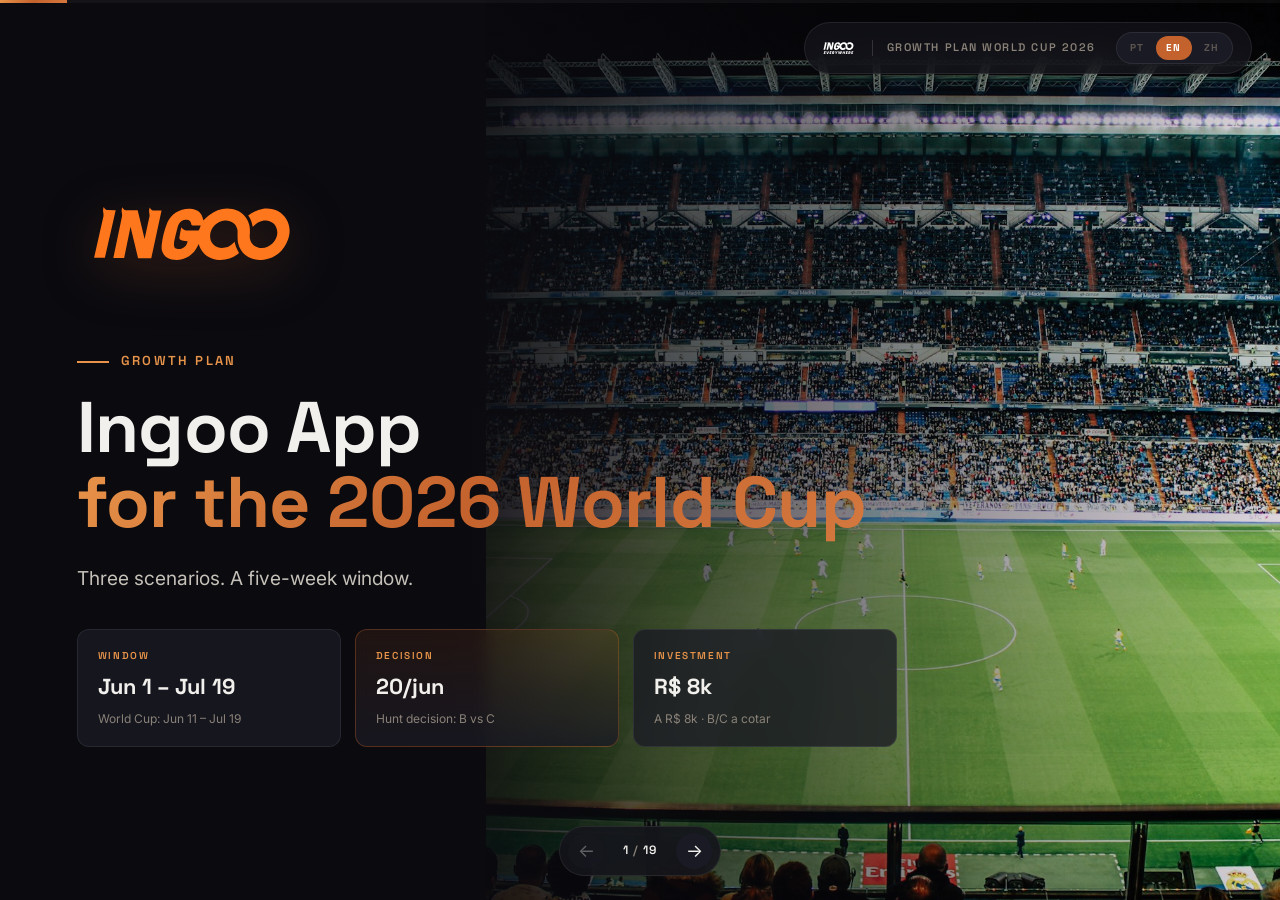
==== commit ee64723d: "feat: valores B/C 'a cotar', limpa breakdowns, generaliza Brahma == Tela 7 (Cenario A breakdown) == " ====
--- a/en/index.html
+++ b/en/index.html
@@ -71,8 +71,8 @@
           </div>
           <div class="meta-item">
             <span class="meta-label">Investment</span>
-            <span class="meta-value">R$ 8k – 215k</span>
-            <span class="meta-sub">A R$ 8k · B R$ 145k · C R$ 215k</span>
+            <span class="meta-value">R$ 8k</span>
+            <span class="meta-sub">A R$ 8k · B/C a cotar</span>
           </div>
         </div>
       </div>
@@ -138,7 +138,7 @@
               <li><span>Media</span><strong>R$ 5k remarketing + Google UAC (universal app campaigns)</strong></li>
               <li><span>Downloads</span><strong>25-40k in 90 days</strong></li>
               <li><span>Acquisition cost (CAC)</span><strong>~R$ 0,50</strong></li>
-              <li><span>Investment</span><strong class="lean-value">R$ 8k</strong></li>
+              <li><span>Investment</span><strong class="lean-value">To be quoted</strong></li>
             </ul>
           </div>
           <div class="scenario scenario-b">
@@ -150,7 +150,7 @@
               <li><span>Mechanics</span><strong>Match-Chest, Goal-Chest</strong></li>
               <li><span>Downloads</span><strong>150k+ in 90 days</strong></li>
               <li><span>Acquisition cost (CAC)</span><strong>~R$ 1,00</strong></li>
-              <li><span>Investment</span><strong>R$ 145k</strong></li>
+              <li><span>Investment</span><strong>To be quoted</strong></li>
             </ul>
           </div>
           <div class="scenario scenario-c">
@@ -162,7 +162,7 @@
               <li><span>Mechanics</span><strong>Match Coupon, Rent-on-Goal</strong></li>
               <li><span>Downloads</span><strong>80k in 90 days</strong></li>
               <li><span>Acquisition cost (CAC)</span><strong>~R$ 2,70</strong></li>
-              <li><span>Investment</span><strong>R$ 215k</strong></li>
+              <li><span>Investment</span><strong>To be quoted</strong></li>
             </ul>
           </div>
         </div>
@@ -243,7 +243,7 @@
             <div class="action-num">A4</div>
             <div>
               <h4>Anchor partnerships</h4>
-              <p>Brahma (cupom de chopp), TIM (dados patrocinados), GL Events (Fan Zones).</p>
+              <p>Marcas patrocinadoras (cupons e brindes), TIM (dados patrocinados), GL Events (Fan Zones).</p>
             </div>
           </div>
         </div>
@@ -260,11 +260,11 @@
         <div class="grid g-3">
           <div class="action-card-sm">
             <h4>Paid media</h4>
-            <p>Meta + Google Google UAC (campanhas universais de app) + TikTok com geo-targeting. Jun-Jul: <strong>R$ 90k (A)</strong> / R$ 150k (B).</p>
+            <p>Meta + Google UAC + TikTok com geo-localização. Valores a cotar por canal.</p>
           </div>
           <div class="action-card-sm">
             <h4>15 local content creators</h4>
-            <p>5 por cidade. Conteúdo nativo: bar, jogo, Ingoo, comemoração. <strong>R$ 30k</strong> total.</p>
+            <p>5 por cidade. Conteúdo nativo: bar, jogo, Ingoo, comemoração. Valor a cotar.</p>
           </div>
           <div class="action-card-sm">
             <h4>Refer and Earn 2×</h4>
@@ -291,7 +291,7 @@
       <div class="slide-inner">
         <div class="slide-head">
           <span class="kicker">05 — Scenario A</span>
-          <h2>Enxuto mode: <span class="gradient-text">R$ 8k.</span></h2>
+          <h2>Lean mode: <span class="gradient-text">R$ 8k.</span></h2>
           <p class="sub">If budget is locked. Low-cost actions + bartering + free tools only.</p>
         </div>
         <div class="grid g-2 g-asym">
@@ -328,7 +328,7 @@
             <div class="lean-row">
               <span class="lean-cat">Coupons / prizes</span>
               <strong class="lean-val">R$ 0</strong>
-              <span class="lean-note">Tudo permuta: Brahma, OXXO, Abrasel, bares parceiros</span>
+              <span class="lean-note">Tudo permuta: marcas patrocinadoras, comerciantes e bares parceiros</span>
             </div>
             <div class="lean-row">
               <span class="lean-cat">Push / cerca virtual de localização</span>
@@ -348,7 +348,7 @@
             <div class="lean-row lean-total">
               <span class="lean-cat">TOTAL</span>
               <strong class="lean-val lean-val-total">R$ 8k</strong>
-              <span class="lean-note">vs R$ 145k (B) ou R$ 215k (C) — sem impressao</span>
+              <span class="lean-note">vs higher values in B and C</span>
             </div>
           </div>
         </div>
@@ -401,7 +401,7 @@
       <div class="slide-inner">
         <div class="slide-head">
           <span class="kicker">06 — Scenario B — KPIs</span>
-          <h2>90-day target. <span class="gradient-text">R$ 145k.</span></h2>
+          <h2>90-day target. <span class="gradient-text">To be quoted.</span></h2>
         </div>
         <div class="grid g-3 kpi-grid">
           <div class="kpi kpi-b"><div class="kpi-num">150k+</div><div class="kpi-label">New downloads</div><div class="kpi-sub">vs ~30k/mês baseline</div></div>
@@ -411,9 +411,10 @@
           <div class="kpi kpi-b"><div class="kpi-num">R$ 1,00</div><div class="kpi-label">Custo de aquisição médio</div><div class="kpi-sub">queda de 50%+</div></div>
           <div class="kpi kpi-b"><div class="kpi-num">+10pp</div><div class="kpi-label">Locação paga</div><div class="kpi-sub">% Usuários ativos no mês (MAU) que aluga</div></div>
         </div>
+        </div>
         <div class="invest-bar invest-b">
-          <div class="invest-title">INVESTIMENTO A: R$ 145k</div>
-          <div class="invest-detail">Paid media R$ 90k &nbsp;·&nbsp; Content creators R$ 30k &nbsp;·&nbsp; Ambassadors R$ 10k &nbsp;·&nbsp; Material físico R$ 15k<br><span class="dim">Brahma e marcas: R$ 0 cash (prêmios fornecidos). Dev: já alocado.</span></div>
+          <div class="invest-title">INVESTMENT B: TO BE QUOTED</div>
+          <div class="invest-detail">Composition: Paid media · Content creators · On-site ambassadors · Material<br><span class="dim">Values to be quoted with the finance team.</span></div>
         </div>
       </div>
     </section>
@@ -456,7 +457,7 @@
       <div class="slide-inner">
         <div class="slide-head">
           <span class="kicker">07 — Scenario C — KPIs</span>
-          <h2>90-day target. <span class="text-muted">R$ 215k.</span></h2>
+          <h2>90-day target. <span class="text-muted">To be quoted.</span></h2>
         </div>
         <div class="grid g-3 kpi-grid">
           <div class="kpi kpi-c"><div class="kpi-num">80k</div><div class="kpi-label">New downloads</div><div class="kpi-sub">vs 25-40k no A · vs 150k no B</div></div>
@@ -466,9 +467,10 @@
           <div class="kpi kpi-c"><div class="kpi-num">R$ 2,70</div><div class="kpi-label">Custo de aquisição médio</div><div class="kpi-sub">vs R$ 0,50 no A · vs R$ 1,00 no B</div></div>
           <div class="kpi kpi-c"><div class="kpi-num">+4pp</div><div class="kpi-label">Locação paga</div><div class="kpi-sub">vs +2pp no A · vs +10pp no B</div></div>
         </div>
+        </div>
         <div class="invest-bar invest-c">
-          <div class="invest-title">INVESTIMENTO B: R$ 215k <small>(+R$ 70k vs B)</small></div>
-          <div class="invest-detail">Paid media R$ 150k &nbsp;·&nbsp; Content creators R$ 30k &nbsp;·&nbsp; Ambassadors R$ 20k &nbsp;·&nbsp; Material R$ 15k<br><span class="dim">Wallet+Coupon dev: ~5 dias absorbed. Brahma e marcas: R$ 0 cash.</span></div>
+          <div class="invest-title">INVESTMENT C: TO BE QUOTED</div>
+          <div class="invest-detail">Composition: Heavier paid media · Content creators · Ambassadors (20 bars) · Material<br><span class="dim">Values to be quoted with the finance team.</span></div>
         </div>
       </div>
     </section>
@@ -486,7 +488,6 @@
               <tr><th>Variable</th><th class="th-lean">Scenario A · Enxuto</th><th class="th-a">Scenario B · Hunt</th><th class="th-b">Scenario C · Premium</th></tr>
             </thead>
             <tbody>
-              <tr><td>Total investment</td><td class="td-lean">R$ 8k</td><td class="td-a">R$ 145k</td><td>R$ 215k</td></tr>
               <tr><td>Downloads novos (90d)</td><td class="td-lean">25-40k</td><td class="td-a">150k+</td><td>80k</td></tr>
               <tr><td>Usuários ativos no mês (MAU) (90d)</td><td class="td-lean">110k</td><td class="td-a">300k</td><td>150k</td></tr>
               <tr><td>Custo de aquisição médio</td><td class="td-lean">~R$ 0,50</td><td class="td-a">R$ 1,00</td><td>R$ 2,70</td></tr>
@@ -510,7 +511,7 @@
           <p class="sub">C only if Hunt slips and budget is available to compensate with paid.</p>
         </div>
         <div class="recs">
-          <div class="rec"><div class="rec-num">01</div><div><h4>Scenario A (R$ 8k) começa hoje — sem depender de nada</h4><p>On-screen QR das máquinas, ASO (otimização nas lojas de app), referral 2×, permuta Brahma, notificações via Firebase. Risco zero, ROI positivo independente.</p></div></div>
+          <div class="rec"><div class="rec-num">01</div><div><h4>Scenario A (R$ 8k) começa hoje — sem depender de nada</h4><p>On-screen QR das máquinas, ASO (otimização nas lojas de app), referral 2×, permuta com marcas patrocinadoras, notificações via Firebase. Risco zero, ROI positivo independente.</p></div></div>
           <div class="rec"><div class="rec-num">02</div><div><h4>Decision point Hunt = 20/jun</h4><p>Se os 3 critérios do Hunt forem atendidos → liga Scenario B em cima do A. Se 2 ou mais falharem → decisão entre ficar em A ou subir pra C.</p></div></div>
           <div class="rec"><div class="rec-num">03</div><div><h4>Wallet+Coupon dev in parallel</h4><p>~5 dias dev F3X já alocado. Vira feature útil pós-World Cup em qualquer cenário.</p></div></div>
           <div class="rec"><div class="rec-num">04</div><div><h4>Comerciantes-âncora servem aos 3 cenários</h4><p>Negociar 30 bares now. On-screen QR das máquinas + permuta de prêmios. Nunca é desperdício.</p></div></div>
@@ -527,7 +528,7 @@
           <h2>Tracks A and B <span class="gradient-text">in parallel</span> until the decision.</h2>
         </div>
         <div class="timeline">
-          <div class="t-row"><div class="t-date">01-07/jun</div><div class="t-pill t-base">Base</div><div class="t-desc">On-screen QR das máquinas, ASO (otimização nas lojas de app), contato Brahma, recrutar criadores de conteúdo, Meta Ads, ativar referral 2×.</div></div>
+          <div class="t-row"><div class="t-date">01-07/jun</div><div class="t-pill t-base">Base</div><div class="t-desc">On-screen QR das máquinas, ASO (otimização nas lojas de app), contato com marcas patrocinadoras, recrutar criadores de conteúdo, Meta Ads, ativar referral 2×.</div></div>
           <div class="t-row"><div class="t-date">08-19/jun</div><div class="t-pill t-base">Base + Dev</div><div class="t-desc">Ambassadors, conteúdo daily. Dev Hunt + TestFlight (teste interno Apple). Wallet simples in parallel.</div></div>
           <div class="t-row t-pivot"><div class="t-date">20/jun</div><div class="t-pill t-red">PIVOT</div><div class="t-desc">Decision A vs B baseada em 3 milestones.</div></div>
           <div class="t-row"><div class="t-date">22-26/jun</div><div class="t-pill t-base">Soft launch</div><div class="t-desc">A: Hunt em 3 bares. B: Wallet em 10 bares.</div></div>
@@ -550,10 +551,10 @@
           <div class="owner-card owner-card-key"><span>A VS B DECISION</span><strong>Diogo Archanjo</strong><small>CEO</small></div>
           <div class="owner-card"><span>BAR OPS + AMBASSADORS</span><strong>Ana Carolina</strong><small>General Manager</small></div>
           <div class="owner-card"><span>HUNT + WALLET DEV</span><strong>F3X dev team</strong></div>
-          <div class="owner-card"><span>PARTNERSHIPS (BRAHMA, TIM, GL)</span><strong>Diogo + Ana</strong></div>
+          <div class="owner-card"><span>PARTNERSHIPS (BRANDS & MERCHANTS)</span><strong>Diogo + Ana</strong></div>
           <div class="owner-card"><span>PAID MEDIA</span><strong>F3X marketing</strong></div>
           <div class="owner-card"><span>CONTEÚDO + CREATORS</span><strong>F3X marketing</strong></div>
-          <div class="owner-card"><span>FINANCE (R$ 145-215K)</span><strong>Rafaela Neris</strong></div>
+          <div class="owner-card"><span>FINANCE (SCENARIOS B/C)</span><strong>Rafaela Neris</strong></div>
           <div class="owner-card"><span>WORLD CUP OPS DASHBOARD</span><strong>F3X dev</strong></div>
         </div>
       </div>
@@ -570,7 +571,7 @@
           <div class="risk"><div class="risk-dot"></div><div><h4>Brazil knocked out in group stage</h4><p><em>Mitigation:</em> plano focado em outros times grandes. Bar continua cheio.</p></div></div>
           <div class="risk"><div class="risk-dot"></div><div><h4>Machine overload on Brazil match days</h4><p><em>Mitigation:</em> operação dobrada + monitoramento real-time. Redistribuição em 30min.</p></div></div>
           <div class="risk"><div class="risk-dot"></div><div><h4>Public crisis from a Hunt bug (A)</h4><p><em>Mitigation:</em> painel de botão de emergência para desativar baú remotamente.</p></div></div>
-          <div class="risk"><div class="risk-dot"></div><div><h4>Brahma deal falls through</h4><p><em>Mitigation:</em> TIM, Vivo, Praya, Heineken. Diversificar contato.</p></div></div>
+          <div class="risk"><div class="risk-dot"></div><div><h4>Sponsor brand deal falls through</h4><p><em>Mitigation:</em> TIM, Vivo, Praya, Heineken. Diversificar contato.</p></div></div>
           <div class="risk"><div class="risk-dot"></div><div><h4>App Store delay (A)</h4><p><em>Mitigation:</em> PWA fallback ou liberar Android no D1, iOS no D3-5.</p></div></div>
         </div>
       </div>
@@ -584,13 +585,13 @@
           <h2>Without these, <span class="gradient-text">the timeline doesn't fit.</span></h2>
         </div>
         <div class="actions">
-          <div class="action"><span class="check"></span><div class="action-who">DIOGO</div><div class="action-what">Contato direto com Brahma marketing</div></div>
+          <div class="action"><span class="check"></span><div class="action-who">DIOGO</div><div class="action-what">Contato direto com marcas patrocinadoras (cervejarias, telecom, varejo)</div></div>
           <div class="action"><span class="check"></span><div class="action-who">ANA</div><div class="action-what">Lista dos 30 bares-âncora RJ com On-screen QR das máquinas ativado</div></div>
           <div class="action"><span class="check"></span><div class="action-who">DEV</div><div class="action-what">Reunião para cravar escopo dual (Hunt + Wallet fallback)</div></div>
           <div class="action"><span class="check"></span><div class="action-who">F3X MKT</div><div class="action-what">Brief Meta Ads + Google Google UAC (campanhas universais de app) + TikTok pré-World Cup</div></div>
           <div class="action"><span class="check"></span><div class="action-who">F3X MKT</div><div class="action-what">Shortlist 15 criadores de conteúdo (RJ/SP/BH) + abordagem</div></div>
           <div class="action"><span class="check"></span><div class="action-who">F3X MKT</div><div class="action-what">Configurar Dynamic QR on machines' screens (template + rotação)</div></div>
-          <div class="action"><span class="check"></span><div class="action-who">RAFAELA</div><div class="action-what">Aprovar reserva orçamentária de R$ 145-215k</div></div>
+          <div class="action"><span class="check"></span><div class="action-who">RAFAELA</div><div class="action-what">Aprovar reserva orçamentária para Cenários B/C (valores em análise)</div></div>
         </div>
       </div>
     </section>
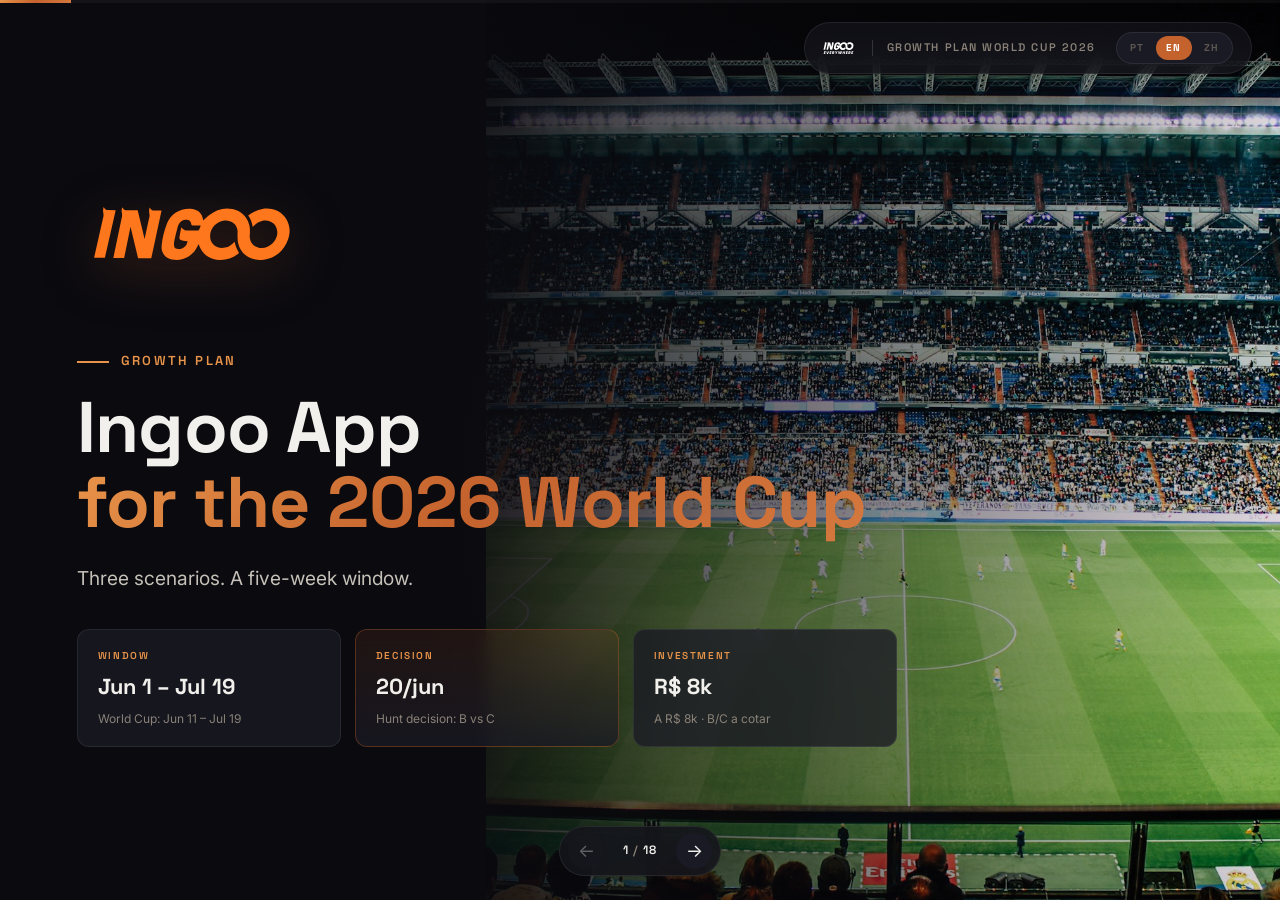
==== commit 83e17540: "feat: tirar 'milestone' textual, remover slide Owners (era 15) - 'baseada em 3 milestones' -> 'basea" ====
--- a/en/index.html
+++ b/en/index.html
@@ -33,7 +33,7 @@
   <!-- Navegacao -->
   <nav class="deck-nav">
     <button id="prevBtn" class="nav-btn" aria-label="Previous slide">&larr;</button>
-    <div class="nav-counter"><span id="curSlide">1</span> / <span id="totSlide">19</span></div>
+    <div class="nav-counter"><span id="curSlide">1</span> / <span id="totSlide">18</span></div>
     <button id="nextBtn" class="nav-btn" aria-label="Proximo slide">&rarr;</button>
   </nav>
 
@@ -530,7 +530,7 @@
         <div class="timeline">
           <div class="t-row"><div class="t-date">01-07/jun</div><div class="t-pill t-base">Base</div><div class="t-desc">On-screen QR das máquinas, ASO (otimização nas lojas de app), contato com marcas patrocinadoras, recrutar criadores de conteúdo, Meta Ads, ativar referral 2×.</div></div>
           <div class="t-row"><div class="t-date">08-19/jun</div><div class="t-pill t-base">Base + Dev</div><div class="t-desc">Ambassadors, conteúdo daily. Dev Hunt + TestFlight (teste interno Apple). Wallet simples in parallel.</div></div>
-          <div class="t-row t-pivot"><div class="t-date">20/jun</div><div class="t-pill t-red">PIVOT</div><div class="t-desc">Decision A vs B baseada em 3 milestones.</div></div>
+          <div class="t-row t-pivot"><div class="t-date">20/jun</div><div class="t-pill t-red">PIVOT</div><div class="t-desc">Decision A vs B based on 3 objective criteria.</div></div>
           <div class="t-row"><div class="t-date">22-26/jun</div><div class="t-pill t-base">Soft launch</div><div class="t-desc">A: Hunt em 3 bares. B: Wallet em 10 bares.</div></div>
           <div class="t-row"><div class="t-date">27-30/jun</div><div class="t-pill t-base">Public launch</div><div class="t-desc">A: Hunt em 30 bares-âncora. B: Wallet em 30 bares.</div></div>
           <div class="t-row"><div class="t-date">29/jun-19/jul</div><div class="t-pill t-base">World Cup</div><div class="t-desc">A: Match-Chest, Final Hunt. B: Match Coupon, Rent-on-Goal.</div></div>
@@ -539,32 +539,11 @@
       </div>
     </section>
 
-    <!-- 15. OWNERS -->
-    <section class="slide" data-bg="dark">
-      <div class="slide-inner">
-        <div class="slide-head">
-          <span class="kicker">11 — Owners</span>
-          <h2>Each area <span class="gradient-text">has an owner.</span></h2>
-          <p class="sub">No owner, no execution.</p>
-        </div>
-        <div class="grid g-2 owners-grid">
-          <div class="owner-card owner-card-key"><span>A VS B DECISION</span><strong>Diogo Archanjo</strong><small>CEO</small></div>
-          <div class="owner-card"><span>BAR OPS + AMBASSADORS</span><strong>Ana Carolina</strong><small>General Manager</small></div>
-          <div class="owner-card"><span>HUNT + WALLET DEV</span><strong>F3X dev team</strong></div>
-          <div class="owner-card"><span>PARTNERSHIPS (BRANDS & MERCHANTS)</span><strong>Diogo + Ana</strong></div>
-          <div class="owner-card"><span>PAID MEDIA</span><strong>F3X marketing</strong></div>
-          <div class="owner-card"><span>CONTEÚDO + CREATORS</span><strong>F3X marketing</strong></div>
-          <div class="owner-card"><span>FINANCE (SCENARIOS B/C)</span><strong>Rafaela Neris</strong></div>
-          <div class="owner-card"><span>WORLD CUP OPS DASHBOARD</span><strong>F3X dev</strong></div>
-        </div>
-      </div>
-    </section>
-
-    <!-- 16. RISCOS -->
-    <section class="slide" data-bg="dark">
-      <div class="slide-inner">
-        <div class="slide-head">
-          <span class="kicker">12 — Riscos</span>
+    <!-- 15. RISCOS -->
+    <section class="slide" data-bg="dark">
+      <div class="slide-inner">
+        <div class="slide-head">
+          <span class="kicker">11 — Riscos</span>
           <h2>Each one with <span class="gradient-text">defined mitigation.</span></h2>
         </div>
         <div class="risks">
@@ -577,11 +556,11 @@
       </div>
     </section>
 
-    <!-- 17. PROXIMAS 72H -->
-    <section class="slide" data-bg="dark">
-      <div class="slide-inner">
-        <div class="slide-head">
-          <span class="kicker">13 — 72h Actions</span>
+    <!-- 16. PROXIMAS 72H -->
+    <section class="slide" data-bg="dark">
+      <div class="slide-inner">
+        <div class="slide-head">
+          <span class="kicker">12 — 72h Actions</span>
           <h2>Without these, <span class="gradient-text">the timeline doesn't fit.</span></h2>
         </div>
         <div class="actions">
@@ -596,7 +575,7 @@
       </div>
     </section>
 
-    <!-- 18. EVENTOS DE JUNHO -->
+    <!-- 17. EVENTOS DE JUNHO -->
     <section class="slide" data-bg="dark">
       <div class="slide-bg">
         <img src="../brand/football/estadio-noite.jpg" alt="" class="slide-bg-img bg-right">
@@ -604,7 +583,7 @@
       </div>
       <div class="slide-inner">
         <div class="slide-head">
-          <span class="kicker">14 — Live in June</span>
+          <span class="kicker">13 — Live in June</span>
           <h2>2 eventos, <span class="gradient-text">milhares de pessoas.</span></h2>
           <p class="sub">Como converter visitante do site em <strong>download do app</strong> — sem perder ninguém.</p>
         </div>
@@ -678,7 +657,7 @@
       </div>
     </section>
 
-    <!-- 19. FECHAMENTO -->
+    <!-- 18. FECHAMENTO -->
     <section class="slide slide-closing">
       <div class="closing-bg">
         <img src="../brand/football/estadio.jpg" alt="" class="closing-bg-img">
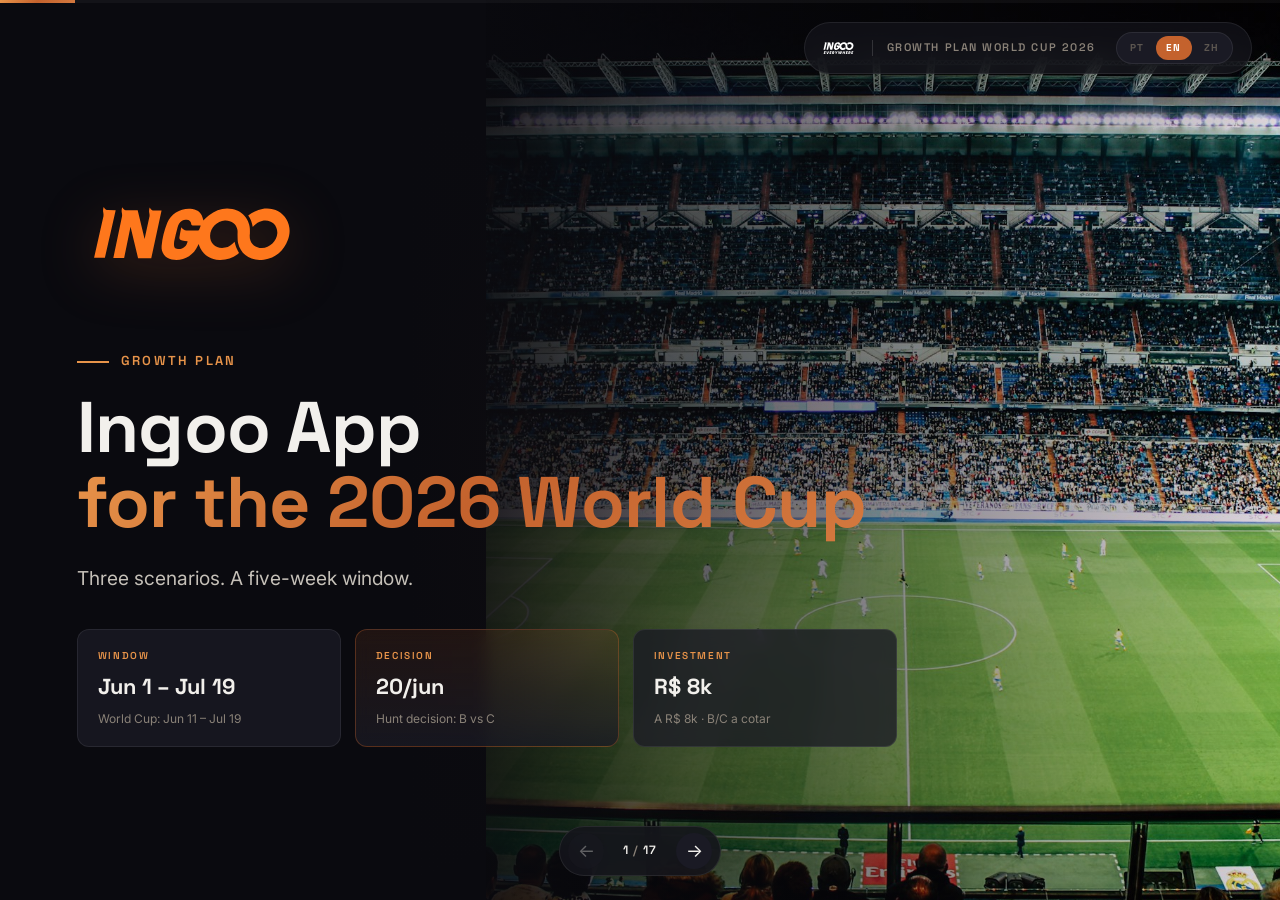
==== commit 4f9b9083: "feat: remover slide 17 (Eventos Village/Niemeyer) Tirada pagina dos eventos de junho a pedido do use" ====
--- a/en/index.html
+++ b/en/index.html
@@ -33,7 +33,7 @@
   <!-- Navegacao -->
   <nav class="deck-nav">
     <button id="prevBtn" class="nav-btn" aria-label="Previous slide">&larr;</button>
-    <div class="nav-counter"><span id="curSlide">1</span> / <span id="totSlide">18</span></div>
+    <div class="nav-counter"><span id="curSlide">1</span> / <span id="totSlide">17</span></div>
     <button id="nextBtn" class="nav-btn" aria-label="Proximo slide">&rarr;</button>
   </nav>
 
@@ -575,89 +575,7 @@
       </div>
     </section>
 
-    <!-- 17. EVENTOS DE JUNHO -->
-    <section class="slide" data-bg="dark">
-      <div class="slide-bg">
-        <img src="../brand/football/estadio-noite.jpg" alt="" class="slide-bg-img bg-right">
-        <div class="slide-bg-fade fade-from-left"></div>
-      </div>
-      <div class="slide-inner">
-        <div class="slide-head">
-          <span class="kicker">13 — Live in June</span>
-          <h2>2 eventos, <span class="gradient-text">milhares de pessoas.</span></h2>
-          <p class="sub">Como converter visitante do site em <strong>download do app</strong> — sem perder ninguém.</p>
-        </div>
-
-        <div class="events-grid">
-          <div class="event-card event-card-a">
-            <div class="ev-tag">EVENT 1</div>
-            <h3>Village Superbet</h3>
-            <div class="ev-meta">
-              <span><strong>Venue:</strong> Jockey Club Rio</span>
-              <span><strong>Audience:</strong> apostas, lifestyle, jovem-adulto AB</span>
-            </div>
-          </div>
-          <div class="event-card event-card-a">
-            <div class="ev-tag">EVENT 2</div>
-            <h3>Caminho Niemeyer</h3>
-            <div class="ev-meta">
-              <span><strong>Venue:</strong> Niterói</span>
-              <span><strong>Audience:</strong> cultura, família, gastronomia</span>
-            </div>
-          </div>
-        </div>
-
-        <div class="tactics-grid">
-          <div class="tactic">
-            <span class="t-num">01</span>
-            <span class="t-title">QR direto pro app — sem fallback web</span>
-            <span class="t-desc">Display e-ink das máquinas no evento + totem no estande. Link direto pro app via Branch.io ou Adjust (rastreamento de links). Quem não tem app vai direto pra store.</span>
-          </div>
-          <div class="tactic">
-            <span class="t-num">02</span>
-            <span class="t-title">Wi-Fi grátis "Ingoo App"</span>
-            <span class="t-desc">Liberação só após download confirmado. SSID com nome explícito. Tela de login do Wi-Fi valida via link direto pro app.</span>
-          </div>
-          <div class="tactic">
-            <span class="t-num">03</span>
-            <span class="t-title">Cupom exclusivo no app</span>
-            <span class="t-desc">"Brinde Village Superbet" / "Selo Niemeyer" só aparece na Wallet do app — site não mostra.</span>
-          </div>
-          <div class="tactic">
-            <span class="t-num">04</span>
-            <span class="t-title">Hostess paga 1 chopp na hora</span>
-            <span class="t-desc">Equipe física no estande: você baixa o app na frente dela, ela autoriza brinde com QR de validação.</span>
-          </div>
-          <div class="tactic">
-            <span class="t-num">05</span>
-            <span class="t-title">Sorteio físico só com app</span>
-            <span class="t-desc">Premio aspiracional (iPhone, Apple Watch, vale Superbet R$ 500). Entrada requer perfil completo no app + 1 aluguel.</span>
-          </div>
-          <div class="tactic">
-            <span class="t-num">06</span>
-            <span class="t-title">Notificação por localização</span>
-            <span class="t-desc">Quem já tem app instalado e entra no Jockey/Niemeyer recebe push: "Bem-vindo. Há um cupom esperando." Reabertura imediata.</span>
-          </div>
-          <div class="tactic">
-            <span class="t-num">07</span>
-            <span class="t-title">Banner inteligente no site</span>
-            <span class="t-desc">Site mobile detecta geolocalização do evento e troca CTA "Alugar" por "Baixe o app — cupom exclusivo dentro".</span>
-          </div>
-          <div class="tactic">
-            <span class="t-num">08</span>
-            <span class="t-title">Selos de evento</span>
-            <span class="t-desc">App ganha selo "Village Superbet 2026" + "Niemeyer 2026". 2 selos = prêmio. Vira coleção sazonal (World Cup, Carnaval...).</span>
-          </div>
-          <div class="tactic">
-            <span class="t-num">09</span>
-            <span class="t-title">Influenciadores do evento</span>
-            <span class="t-desc">Content creators presentes postam stories com QR direto do app. Cada story = link rastreado por UTM + Branch.</span>
-          </div>
-        </div>
-      </div>
-    </section>
-
-    <!-- 18. FECHAMENTO -->
+    <!-- 17. FECHAMENTO -->
     <section class="slide slide-closing">
       <div class="closing-bg">
         <img src="../brand/football/estadio.jpg" alt="" class="closing-bg-img">
